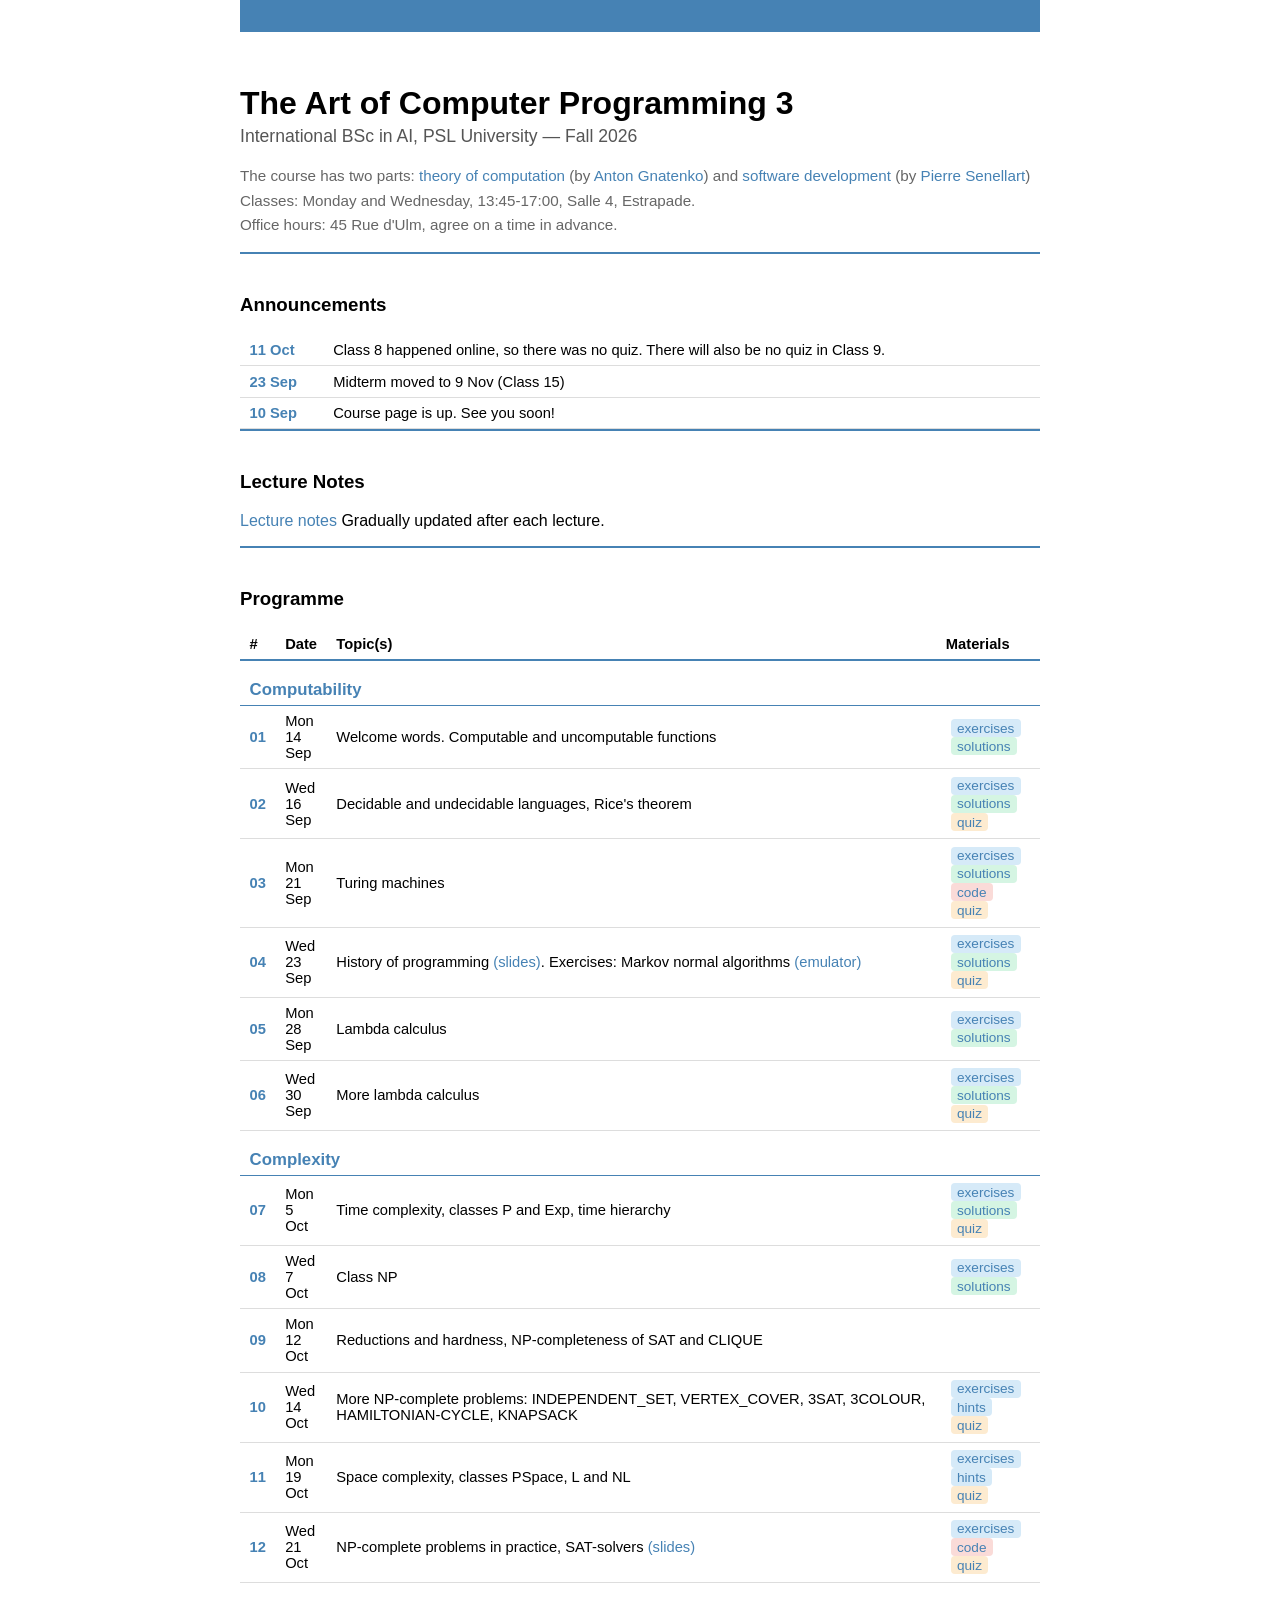
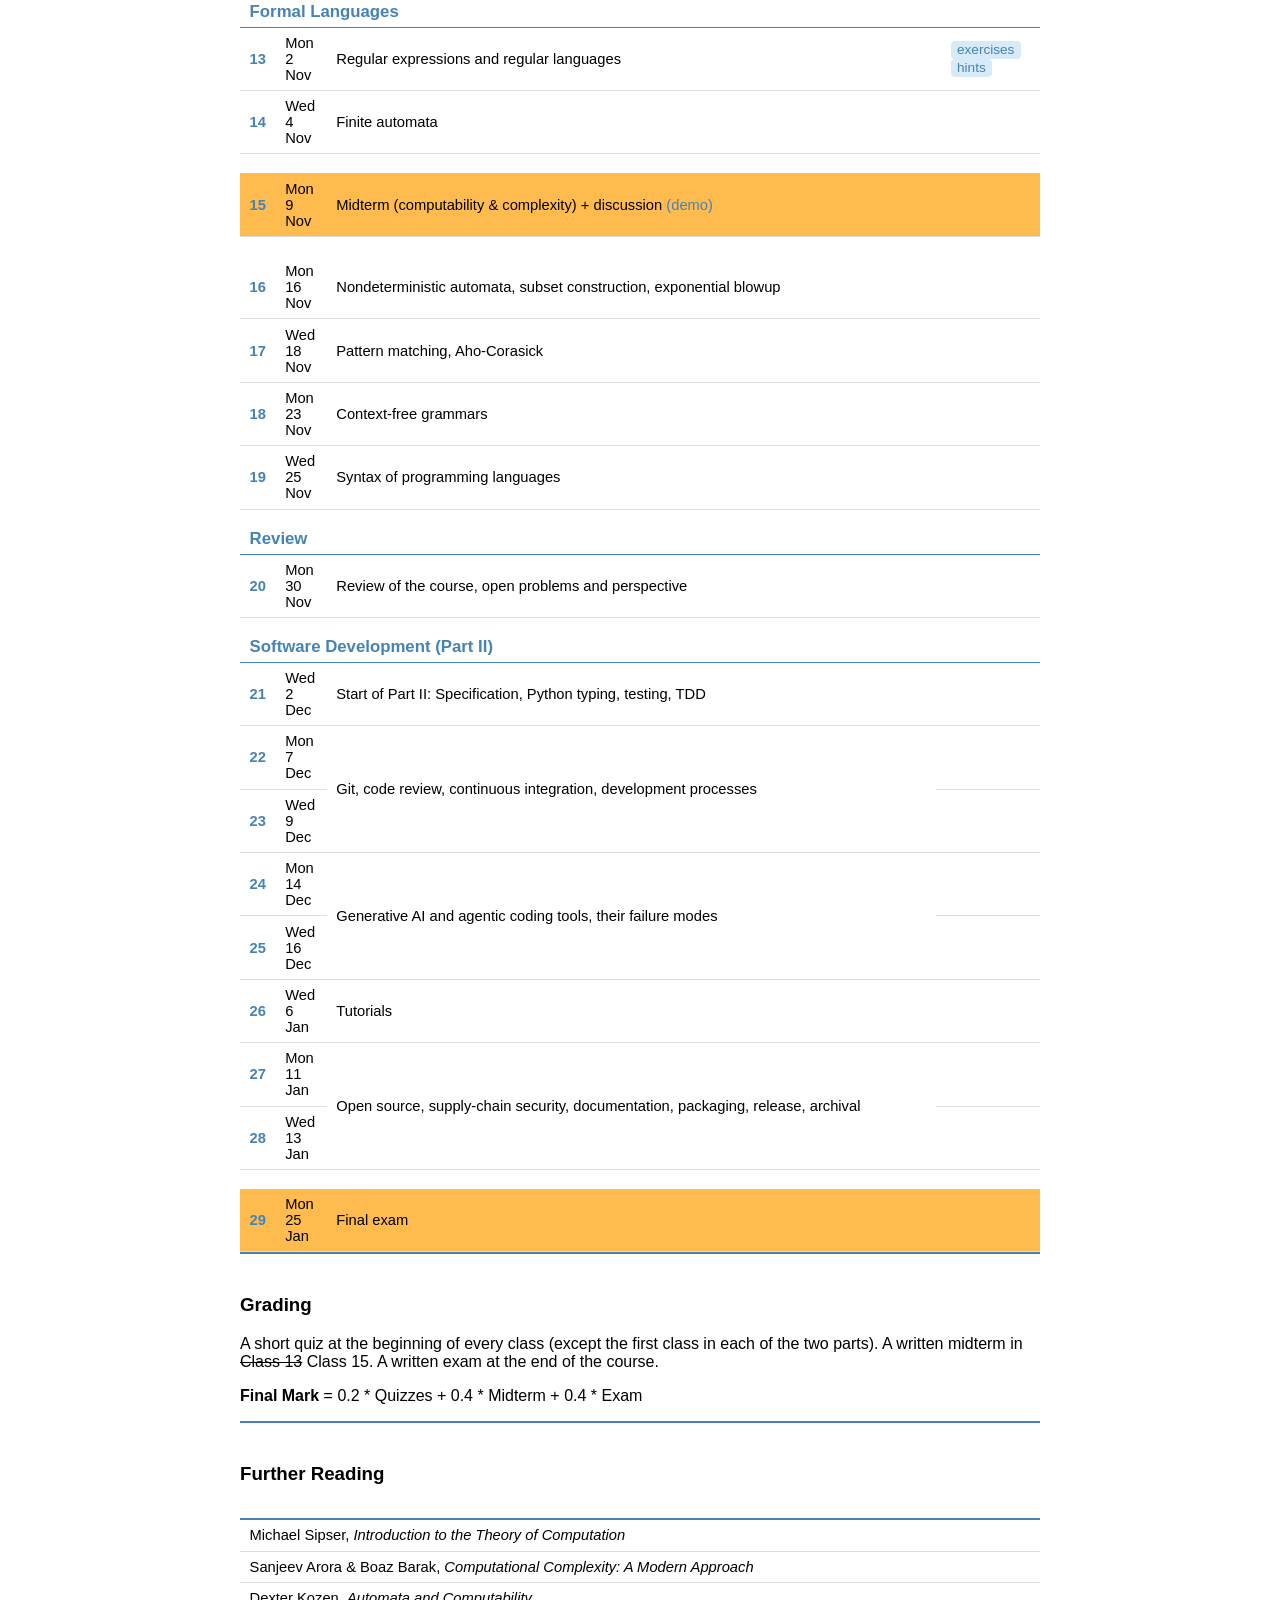
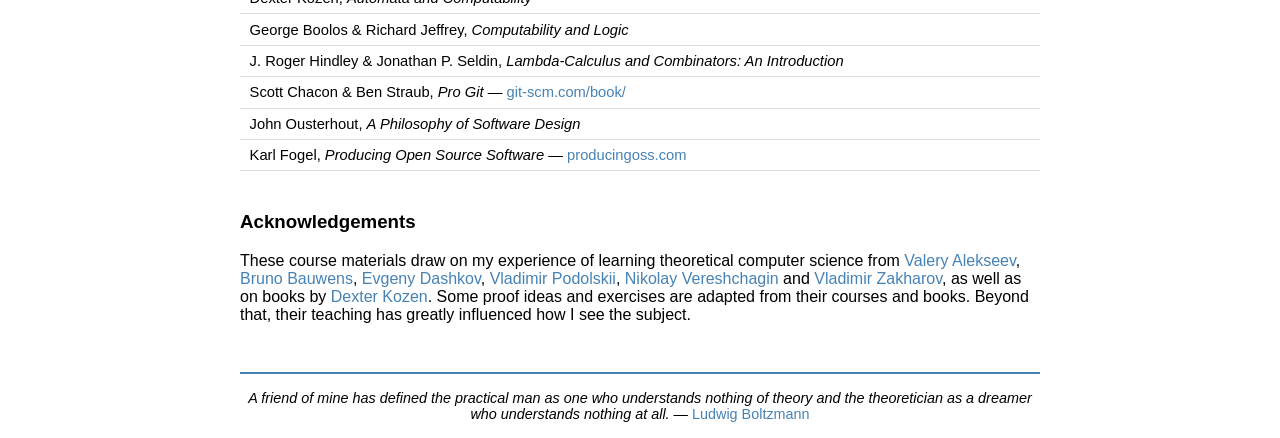
==== index.html @ b6dfc67e "pre S13" ====
<!DOCTYPE html>
<html lang="en">
<head>
    <title>The Art of Computer Programming 3</title>
    <link rel="stylesheet" href="style.css"/>
    <meta charset="UTF-8">
    <meta name="viewport" content="width=device-width, initial-scale=1.0"/>
    <meta name="description" content="Course page for Theoretical Computer Science, Autumn 2026"/>
</head>

<body>
    <div id="top"></div>
    <hr class="top-bar">
    <div class="main">

        <h1>The Art of Computer Programming 3</h1>
        <p class="subtitle">International BSc in AI, PSL University &mdash; Fall 2026</p>

        <div class="info">
            <p>
                The course has two parts: 
                <a href="https://en.wikipedia.org/wiki/Theory_of_computation" target="_blank">
                    theory of computation</a> 
                (by 
                <a href="https://gnatenko.github.io/" target="_blank">
                    Anton Gnatenko</a>) 
                
                and <a href="https://en.wikipedia.org/wiki/Software_development" target="_blank">
                    software development</a> 
                (by <a href="https://pierre.senellart.com/" target="_blank">
                    Pierre Senellart</a>)
                
                <br>
                
                Classes: Monday and Wednesday, 13:45-17:00, Salle 4, Estrapade. 
                
                <br>

                Office hours: 45 Rue d'Ulm, agree on a time in advance.
            </p>
        </div>

        <hr class="normal">

        <!-- ============ ANNOUNCEMENTS ============ -->

        <h3>Announcements</h3>

        <table>
            <tbody>
                <tr>
                    <td style="white-space:nowrap; font-weight:bold; color:var(--maincolor);">11 Oct</td>
                    <td>Class 8 happened online, so there was no quiz. There will also be no quiz in Class 9.</td>
                </tr>
                <tr>
                    <td style="white-space:nowrap; font-weight:bold; color:var(--maincolor);">23 Sep</td>
                    <td>Midterm moved to 9 Nov (Class 15)</td>
                </tr>
                <tr>
                    <td style="white-space:nowrap; font-weight:bold; color:var(--maincolor);">10 Sep</td>
                    <td>Course page is up. See you soon!</td>
                </tr>
            </tbody>
        </table>

        <hr class="normal">

        <!-- ============ LECTURE NOTES ============ -->

        <h3>Lecture Notes</h3>

        <p>
            <a href="materials/notes.pdf" target="_blank">Lecture notes</a>
            Gradually updated after each lecture.
        </p>

        <hr class="normal">

        <!-- ============ PROGRAMME ============ -->

        <h3>Programme</h3>

        <table>
            <thead>
                <tr>
                    <th>#</th>
                    <th>Date</th>
                    <th class="topic">Topic(s)</th>
                    <th>Materials</th>
                </tr>
            </thead>
            <tbody>
                <!-- Computability -->
                <tr class="block-header">
                    <td colspan="4">Computability</td>
                </tr>
                <tr>
                    <td class="session-num">01</td>
                    <td>Mon 14 Sep</td>
                    <td>Welcome words. Computable and uncomputable functions
                    </td>
                    <td class="materials">
                        <a href="materials/tutorials/tut-01.pdf" class="tag tag-exercises" target="_blank">exercises</a>
                        <a href="materials/tutorials/tut-01-sol.pdf" class="tag tag-solutions" target="_blank">solutions</a>
                    </td>
                </tr>
                <tr>
                    <td class="session-num">02</td>
                    <td>Wed 16 Sep</td>
                    <td>Decidable and undecidable languages, Rice's theorem</td>
                    <td class="materials">
                        <a href="materials/tutorials/tut-02.pdf" class="tag tag-exercises" target="_blank">exercises</a>
                        <a href="materials/tutorials/tut-02-sol.pdf" class="tag tag-solutions" target="_blank">solutions</a>
                        <a href="materials/quizzes/quiz-01-sol.pdf" class="tag tag-quiz" target="_blank">quiz</a>
                    </td>
                </tr>
                <tr>
                    <td class="session-num">03</td>
                    <td>Mon 21 Sep</td>
                    <td>Turing machines</td>
                    <td class="materials">
                        <a href="materials/tutorials/tut-03.pdf" class="tag tag-exercises" target="_blank">exercises</a>
                        <a href="materials/tutorials/tut-03-sol.pdf" class="tag tag-solutions" target="_blank">solutions</a>
                        <a href="materials/tutorials/tut-03-sol-yaml.zip" class="tag tag-code" target="_blank">code</a>
                        <a href="materials/quizzes/quiz-02-sol.pdf" class="tag tag-quiz" target="_blank">quiz</a>
                    </td>
                </tr>
                <tr>
                    <td class="session-num">04</td>
                    <td>Wed 23 Sep</td>
                    <td>History of programming <a href="materials/slides/lec-04.pdf" target="_blank">(slides)</a>. Exercises: Markov normal algorithms <a href="markov/index.html" target="_blank">(emulator)</a></td>
                    <td class="materials">
                        <a href="materials/tutorials/tut-04.pdf" class="tag tag-exercises" target="_blank">exercises</a>
                        <a href="materials/tutorials/tut-04-sol.pdf" class="tag tag-solutions" target="_blank">solutions</a>
                        <a href="materials/quizzes/quiz-03-sol.pdf" class="tag tag-quiz" target="_blank">quiz</a>
                    </td>
                </tr>
                <tr>
                    <td class="session-num">05</td>
                    <td>Mon 28 Sep</td>
                    <td>Lambda calculus</td>
                    <td class="materials">
                        <a href="materials/tutorials/tut-05.pdf" class="tag tag-exercises" target="_blank">exercises</a>
                        <a href="materials/tutorials/tut-05-sol.pdf" class="tag tag-solutions" target="_blank">solutions</a>
                    </td>
                </tr>
                <tr>
                    <td class="session-num">06</td>
                    <td>Wed 30 Sep</td>
                    <td>More lambda calculus</td>
                    <td class="materials">
                        <a href="materials/tutorials/tut-06.pdf" class="tag tag-exercises" target="_blank">exercises</a>
                        <a href="materials/tutorials/tut-06-sol.pdf" class="tag tag-solutions" target="_blank">solutions</a>
                        <a href="materials/quizzes/quiz-05-sol.pdf" class="tag tag-quiz" target="_blank">quiz</a>
                    </td>
                </tr>

                <!-- Complexity -->
                <tr class="block-header">
                    <td colspan="4">Complexity</td>
                </tr>
                <tr class="block-sep">
                    <td class="session-num">07</td>
                    <td>Mon 5 Oct</td>
                    <td>Time complexity, classes P and Exp, time hierarchy</td>
                    <td class="materials">
                        <a href="materials/tutorials/tut-07.pdf" class="tag tag-exercises" target="_blank">exercises</a>
                        <a href="materials/tutorials/tut-07-sol.pdf" class="tag tag-solutions" target="_blank">solutions</a>
                        <a href="materials/quizzes/quiz-06-sol.pdf" class="tag tag-quiz" target="_blank">quiz</a>
                    </td>
                </tr>
                <tr>
                    <td class="session-num">08</td>
                    <td>Wed 7 Oct</td>
                    <td>Class NP</td>
                    <td class="materials">
                        <a href="materials/tutorials/tut-08.pdf" class="tag tag-exercises" target="_blank">exercises</a>
                        <a href="materials/tutorials/tut-08-sol.pdf" class="tag tag-solutions" target="_blank">solutions</a>
                    </td>
                </tr>
                <tr>
                    <td class="session-num">09</td>
                    <td>Mon 12 Oct</td>
                    <td>Reductions and hardness, NP-completeness of SAT and CLIQUE</td>
                    <td class="materials"></td>
                </tr>
                <tr>
                    <td class="session-num">10</td>
                    <td>Wed 14 Oct</td>
                    <td>More NP-complete problems: INDEPENDENT_SET, VERTEX_COVER, 3SAT, 3COLOUR, HAMILTONIAN-CYCLE, KNAPSACK</td>
                    <td class="materials">
                        <a href="materials/tutorials/tut-09.pdf" class="tag tag-exercises" target="_blank">exercises</a>
                        <a href="materials/tutorials/tut-09-hint.pdf" class="tag tag-exercises" target="_blank">hints</a>
                        <a href="materials/quizzes/quiz-09-sol.pdf" class="tag tag-quiz" target="_blank">quiz</a>
                    </td>
                </tr>
                <tr>
                    <td class="session-num">11</td>
                    <td>Mon 19 Oct</td>
                    <td>Space complexity, classes PSpace, L and NL</td>
                    <td class="materials">
                        <a href="materials/tutorials/tut-11.pdf" class="tag tag-exercises" target="_blank">exercises</a>
                        <a href="materials/tutorials/tut-11-hint.pdf" class="tag tag-exercises" target="_blank">hints</a>
                        <a href="materials/quizzes/quiz-10-sol.pdf" class="tag tag-quiz" target="_blank">quiz</a>
                    </td>
                </tr>
                <tr>
                    <td class="session-num">12</td>
                    <td>Wed 21 Oct</td>
                    <td>NP-complete problems in practice, SAT-solvers <a href="materials/slides/lec-12.pdf" target="_blank">(slides)</a></td>
                    <td class="materials">
                        <a href="materials/tutorials/instructions.pdf" class="tag tag-exercises" target="_blank">exercises</a>
                        <a href="materials/tutorials/tut-12-code.zip" class="tag tag-code" target="_blank">code</a>
                        <a href="materials/quizzes/quiz-11-sol.pdf" class="tag tag-quiz" target="_blank">quiz</a>
                    </td>
                </tr>

                <!-- Formal Languages -->
                <tr class="block-header">
                    <td colspan="4">Formal Languages</td>
                </tr>
                <tr class="block-sep">
                    <td class="session-num">13</td>
                    <td>Mon 2 Nov</td>
                    <td>Regular expressions and regular languages</td>
                    <td class="materials">
                        <a href="materials/tutorials/tut-13.pdf" class="tag tag-exercises" target="_blank">exercises</a>
                        <a href="materials/tutorials/tut-13-hint.pdf" class="tag tag-exercises" target="_blank">hints</a>
                    </td>
                </tr>
                <tr>
                    <td class="session-num">14</td>
                    <td>Wed 4 Nov</td>
                    <td>Finite automata</td>
                    <td class="materials"></td>
                </tr>

                <tr class="spacer">
                    <td colspan="4"></td>
                </tr>

                <tr class="standalone">
                    <td class="session-num">15</td>
                    <td>Mon 9 Nov</td>
                    <td>Midterm (computability & complexity) + discussion <a href="materials/midterm/demo.pdf" target="_blank">(demo)</a></td>
                    <td class="materials"></td>
                </tr>

                <tr class="spacer">
                    <td colspan="4"></td>
                </tr>
                <tr>
                    <td class="session-num">16</td>
                    <td>Mon 16 Nov</td>
                    <td>Nondeterministic automata, subset construction, exponential blowup</td>
                    <td class="materials"></td>
                </tr>
                <tr>
                    <td class="session-num">17</td>
                    <td>Wed 18 Nov</td>
                    <td>Pattern matching, Aho-Corasick</td>
                    <td class="materials"></td>
                </tr>
                <tr>
                    <td class="session-num">18</td>
                    <td>Mon 23 Nov</td>
                    <td>Context-free grammars</td>
                    <td class="materials"></td>
                </tr>
                <tr>
                    <td class="session-num">19</td>
                    <td>Wed 25 Nov</td>
                    <td>Syntax of programming languages</td>
                    <td class="materials"></td>
                </tr>

                <!-- Review -->
                <tr class="block-header">
                    <td colspan="4">Review</td>
                </tr>
                <tr class="block-sep">
                    <td class="session-num">20</td>
                    <td>Mon 30 Nov</td>
                    <td>Review of the course, open problems and perspective</td>
                    <td class="materials"></td>
                </tr>

                 <!-- Pierre's block -->
                <tr class="block-header">
                    <td colspan="4">Software Development (Part II)</td>
                </tr>
                <tr class="block-sep">
                    <td class="session-num">21</td>
                    <td>Wed 2 Dec</td>
                    <td>Start of Part II: Specification, Python typing, testing, TDD</td>
                    <td class="materials"></td>
                </tr>
                <tr>
                    <td class="session-num">22</td>
                    <td>Mon 7 Dec</td>
                    <td rowspan="2">Git, code review, continuous integration, development processes</td>
                    <td class="materials"></td>
                </tr>
                <tr>
                    <td class="session-num">23</td>
                    <td>Wed 9 Dec</td>
                    <td class="materials"></td>
                </tr>
                <tr>
                    <td class="session-num">24</td>
                    <td>Mon 14 Dec</td>
                    <td rowspan="2">Generative AI and agentic coding tools, their failure modes</td>
                    <td class="materials"></td>
                </tr>
                <tr>
                    <td class="session-num">25</td>
                    <td>Wed 16 Dec</td>
                    <td class="materials"></td>
                </tr>
                <tr>
                    <td class="session-num">26</td>
                    <td>Wed 6 Jan</td>
                    <td>Tutorials</td>
                    <td class="materials"></td>
                </tr>
                <tr>
                    <td class="session-num">27</td>
                    <td>Mon 11 Jan</td>
                    <td rowspan="2">Open source, supply-chain security, documentation, packaging, release, archival</td>
                    <td class="materials"></td>
                </tr>
                <tr>
                    <td class="session-num">28</td>
                    <td>Wed 13 Jan</td>
                    <td class="materials"></td>
                </tr>

                <tr class="spacer">
                    <td colspan="4"></td>
                </tr>

                <tr class="standalone">
                    <td class="session-num">29</td>
                    <td>Mon 25 Jan</td>
                    <td>Final exam</td>
                    <td class="materials"></td>
                </tr>
            </tbody>
        </table>

        <hr class="normal">

        <!-- ============ GRADING ============ -->

        <h3>Grading</h3>

        <p>A short quiz at the beginning of every class (except the first class in each of the two parts). A written midterm in <del>Class 13</del> Class 15. A written exam at the end of the course.</p>

        <p><b>Final Mark</b> = 0.2 * Quizzes + 0.4 * Midterm + 0.4 * Exam</p>

        <hr class="normal">

        <!-- ============ FURTHER READING ============ -->

        <h3>Further Reading</h3>

        <table>
            <thead>
                <tr>
                    <th></th>
                    <th></th>
                </tr>
            </thead>
            <tbody>
                <tr>
                    <td>Michael Sipser, <i>Introduction to the Theory of Computation</i></td>
                    <td></td>
                </tr>
                <tr>
                    <td>Sanjeev Arora &amp; Boaz Barak, <i>Computational Complexity: A Modern Approach</i></td>
                    <td></td>
                </tr>
                <tr>
                    <td>Dexter Kozen, <i>Automata and Computability</i></td>
                    <td></td>
                </tr>
                <tr>
                    <td>George Boolos &amp; Richard Jeffrey, <i>Computability and Logic</i></td>
                    <td></td>
                </tr>
                <tr>
                    <td>J. Roger Hindley &amp; Jonathan P. Seldin, <i>Lambda-Calculus and Combinators: An Introduction</i></td>
                    <td></td>
                </tr>
                <tr>
                    <td>Scott Chacon &amp; Ben Straub, <i>Pro Git</i> &mdash; <a href="https://git-scm.com/book/" target="_blank">git-scm.com/book/</a></td>
                    <td></td>
                </tr>
                <tr>
                    <td>John Ousterhout, <i>A Philosophy of Software Design</i></td>
                    <td></td>
                </tr>
                <tr>
                    <td>Karl Fogel, <i>Producing Open Source Software</i> &mdash; <a href="https://producingoss.com/" target="_blank">producingoss.com</a></td>
                    <td></td>
                </tr>
            </tbody>
        </table>

        <!-- ============ ACKNOWLEDGEMENTS ============ -->

        <h3>Acknowledgements</h3>

        These course materials draw on my experience of learning theoretical computer science from
        <a href="https://letopis.msu.ru/node/5036" target="_blank">Valery Alekseev</a>,
        <a href="https://www.hse.ru/en/org/persons/160550073/" target="_blank">Bruno Bauwens</a>,
        <a href="https://www.hse.ru/en/org/persons/104695093/" target="_blank">Evgeny Dashkov</a>,
        <a href="https://homepage.mi-ras.ru/~podolskii/" target="_blank">Vladimir Podolskii</a>,
        <a href="https://www.hse.ru/en/staff/vereshchagin/" target="_blank">Nikolay Vereshchagin</a> and
        <a href="https://cs.msu.ru/node/2824" target="_blank">Vladimir Zakharov</a>,
        as well as on books by <a href="https://www.cs.cornell.edu/~kozen/" target="_blank">Dexter Kozen</a>.
        Some proof ideas and exercises are adapted from their courses and books. Beyond that, their teaching has greatly influenced how I see the subject.

        <div class="quote">
            <hr class="normal">
            <i>
                A friend of mine has defined the practical man as one who understands nothing of theory and the theoretician as a dreamer who understands nothing at all.
            </i> &mdash;
            <a href="https://en.wikipedia.org/wiki/Ludwig_Boltzmann" target="_blank">
                Ludwig Boltzmann</a>
        </div>
    </div>
</body>
</html>
---- style.css ----
html {
    scroll-behavior: smooth;
}

body {
    font-family: arial, sans-serif;
    margin: 0;
}

:root {
    --maincolor: SteelBlue;
}

.main {
    margin: auto;
    max-width: 50rem;
    padding: 2rem 1rem 0 1rem;
}

.main a {
    text-decoration: none;
    color: var(--maincolor);
}

.main a:hover {
    text-decoration: underline;
}

h1 {
    margin-bottom: 0.2rem;
}

.subtitle {
    color: #555;
    font-size: 1.1rem;
    margin-top: 0;
}

.info {
    color: #666;
    font-size: 0.95rem;
    line-height: 1.6;
}

h3 {
    margin-top: 2.5rem;
}

hr.top-bar {
    border: 1rem solid var(--maincolor);
    margin: auto;
    max-width: 48rem;
}

hr.normal {
    margin-top: 0;
    margin-bottom: 1rem;
    border: 1px solid var(--maincolor);
}

table {
    border-collapse: collapse;
    width: 100%;
    font-size: 0.92rem;
    margin-top: 0.5rem;
}

th, td {
    text-align: left;
    padding: 0.45rem 0.6rem;
    border-bottom: 1px solid #ddd;
}

th {
    font-weight: bold;
    border-bottom: 2px solid var(--maincolor);
}

tr.block-header td {
    font-weight: bold;
    font-size: 1.05rem;
    color: var(--maincolor);
    padding-top: 1.2rem;
    padding-bottom: 0.3rem;
    border-bottom: 1px solid var(--maincolor);
}

tr.block-sep td {
    border-top: 1px solid #ddd;
}

tr.standalone td {
    background: #ffbb4e;
}

tr.spacer td {
    border: none;
    height: 1.2rem;
    padding: 0;
}

.session-num {
    font-weight: bold;
    color: var(--maincolor);
    white-space: nowrap;
}

.topic {
    width: 100%;
}

.materials a {
    margin-right: 0.6rem;
    font-size: 0.85rem;
}

.tag {
    display: inline-block;
    font-size: 0.75rem;
    padding: 0.1rem 0.4rem;
    border-radius: 0.25rem;
    margin-left: 0.3rem;
    vertical-align: middle;
}

.tag-lecture {
    background: #e8daf5;
    color: #6c3483;
}

.tag-quiz {
    background: #fdebd0;
    color: #b9770e;
}

.tag-exercises {
    background: #d6eaf8;
    color: #1a5276;
}

.tag-solutions {
    background: #d5f5e3;
    color: #1e8449;
}

.tag-code {
    background: #fadbd8;
    color: #922b21;
}

.tag-reading {
    background: #f5eef8;
    color: #7d3c98;
}

.tag-tba {
    background: #eee;
    color: #888;
}

.quote {
    text-align: center;
    font-size: 0.9rem;
    margin-top: 3rem;
    margin-bottom: 1rem;
}

.session-past {
    color: #333;
}

.session-future {
    color: #999;
}
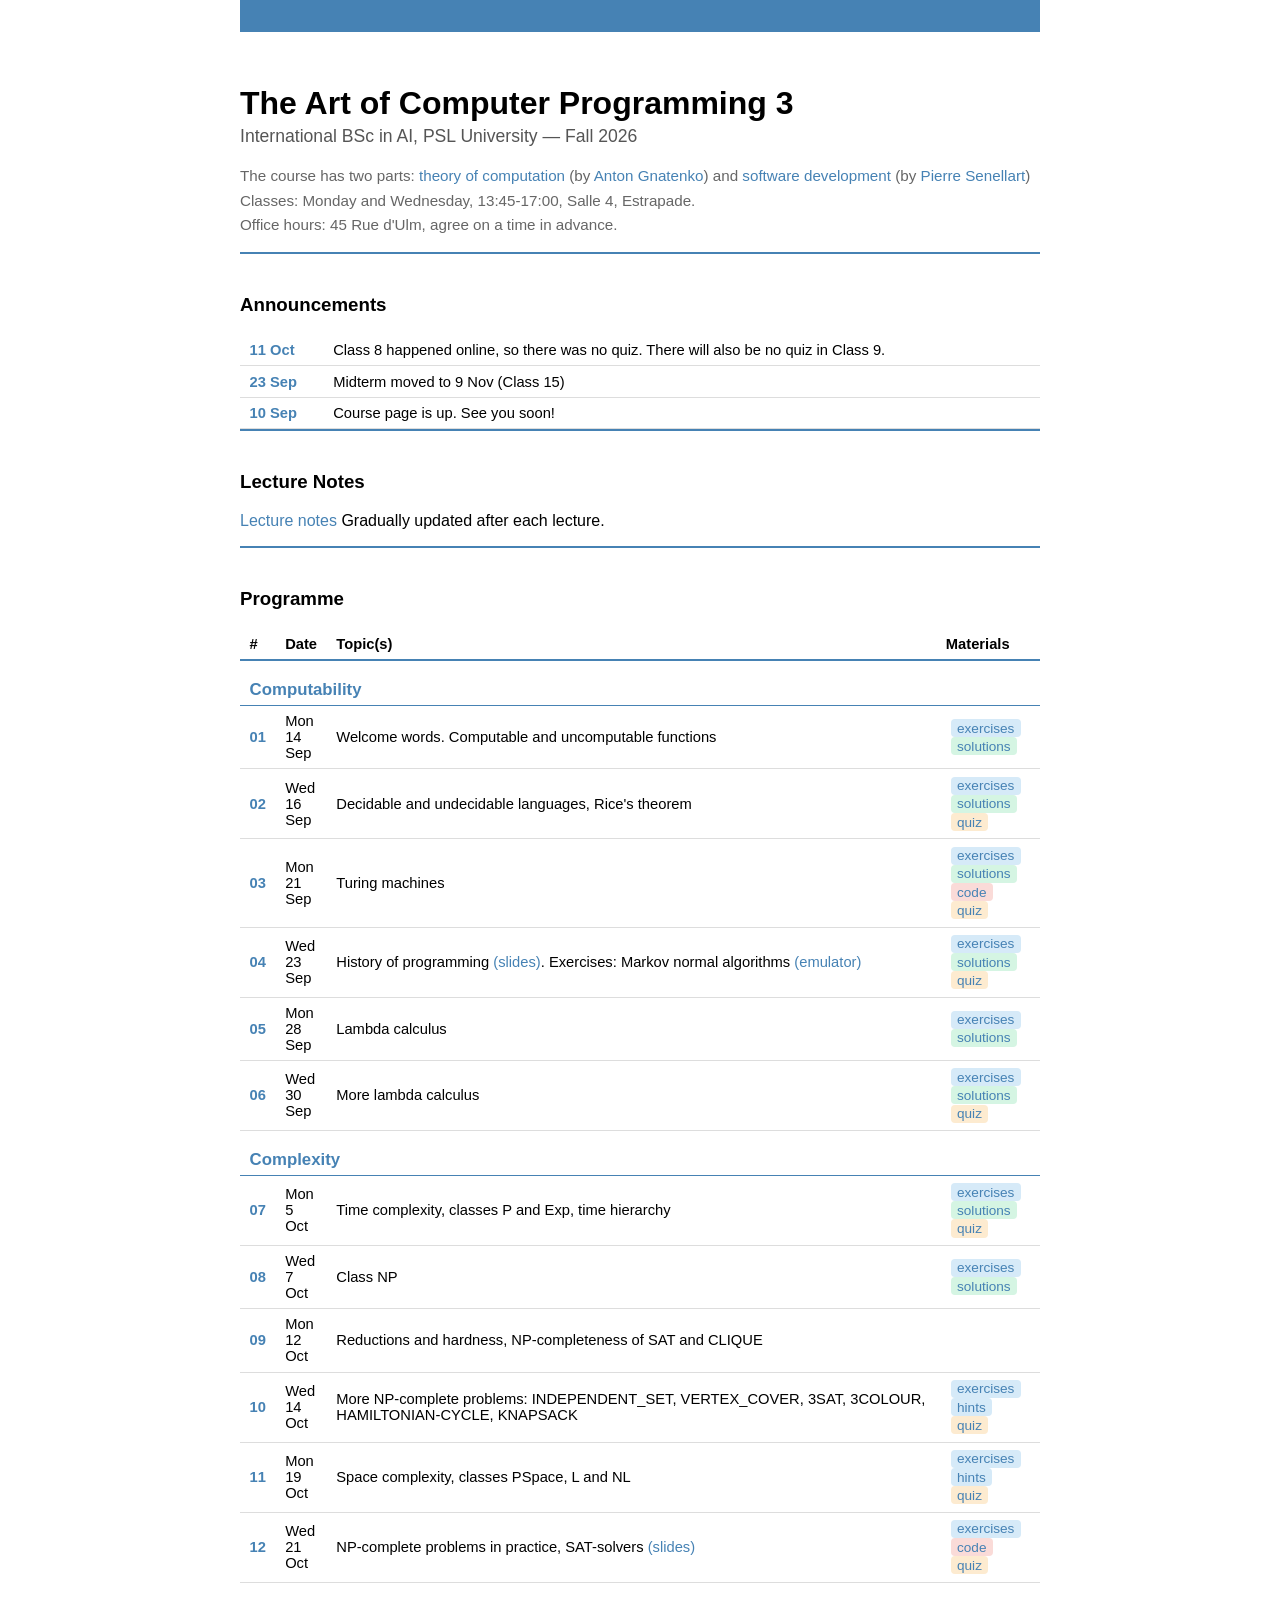
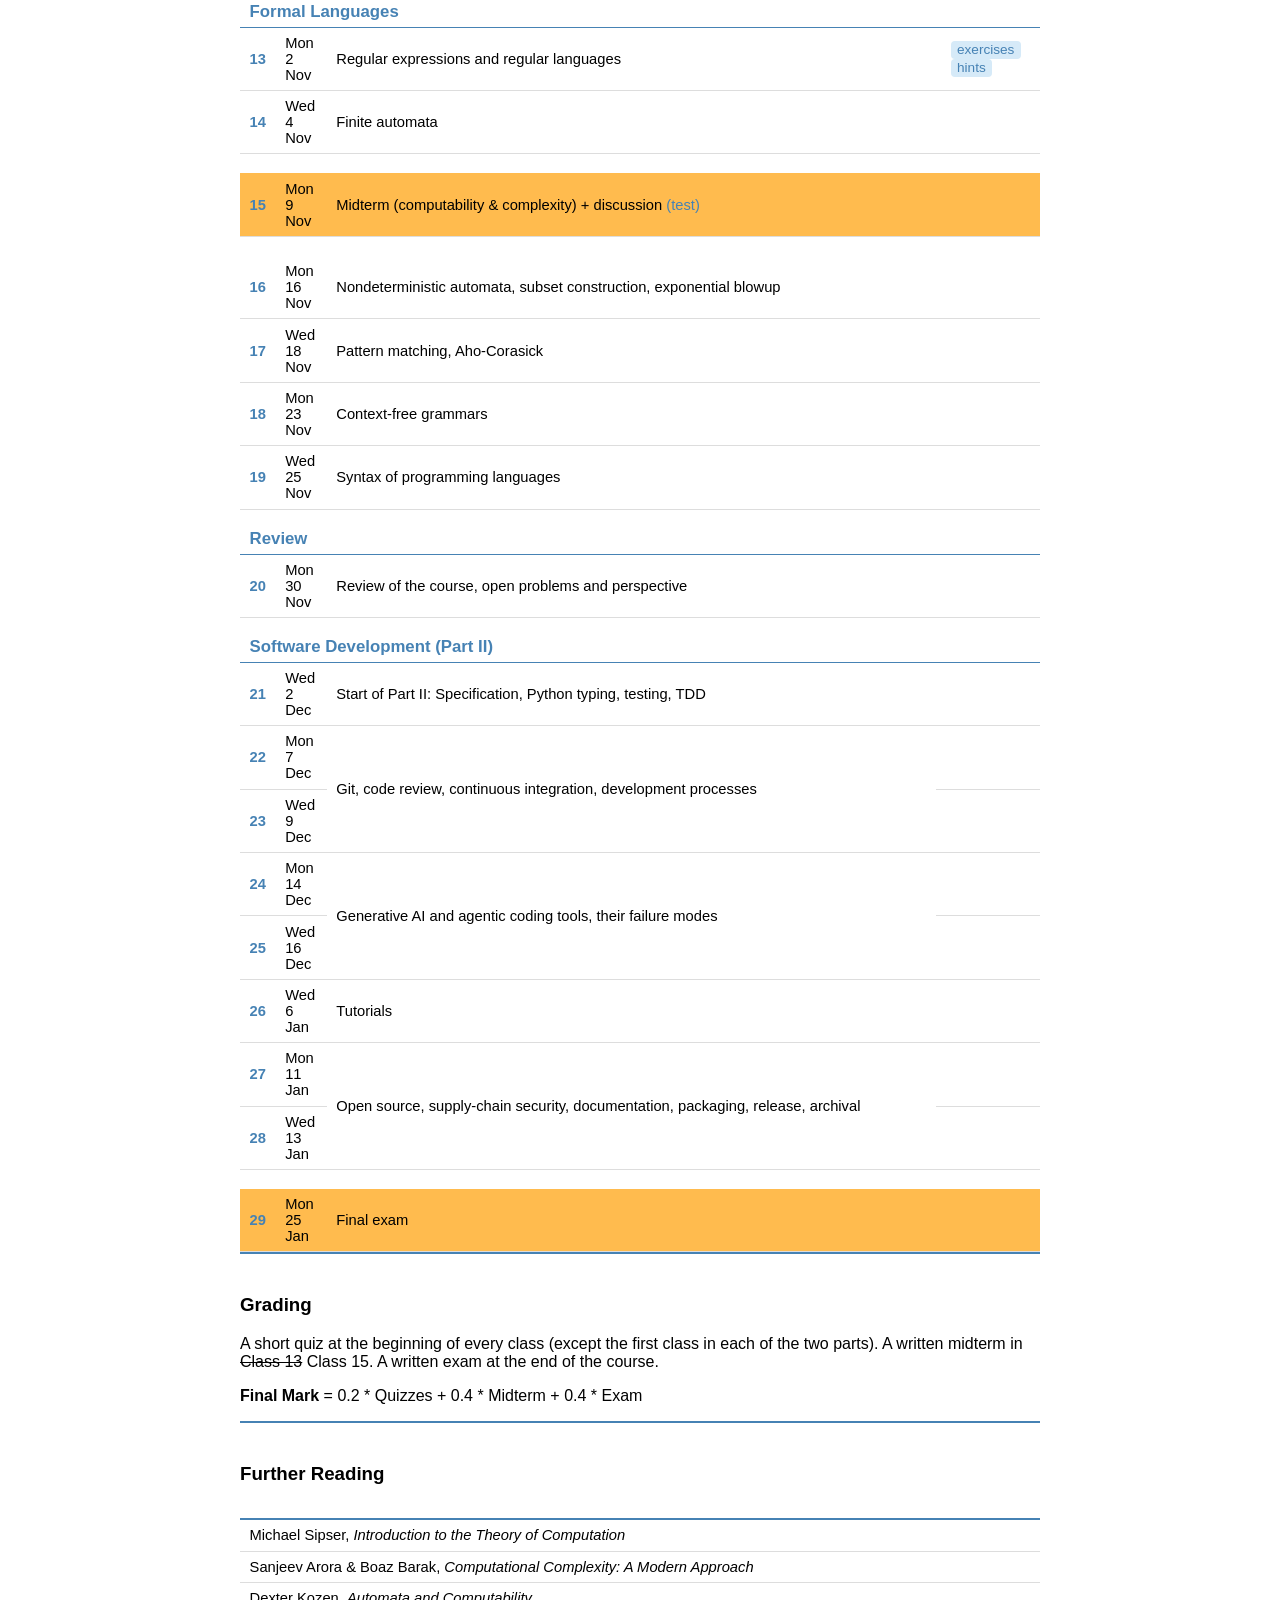
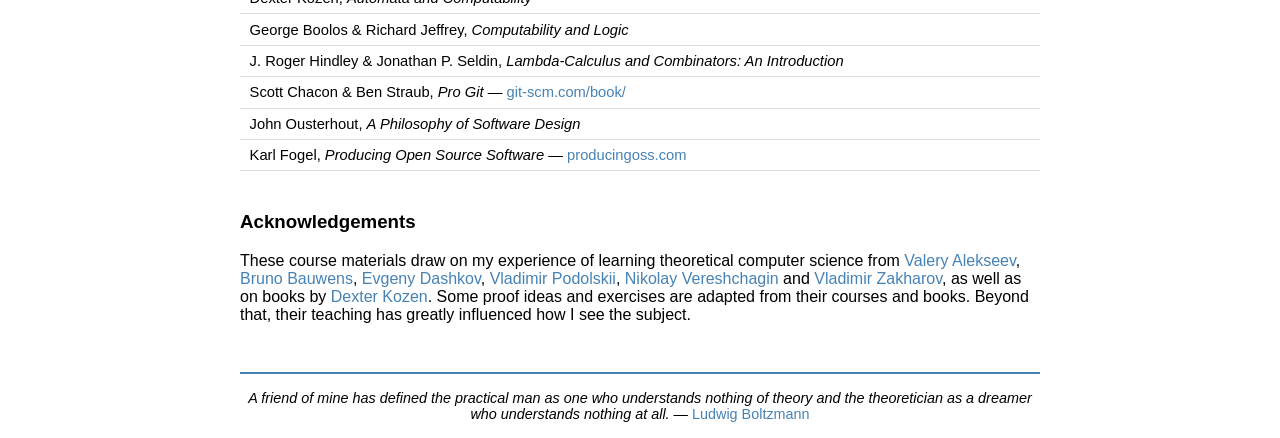
==== commit 2441bc70: "midterm published" ====
--- a/index.html
+++ b/index.html
@@ -242,7 +242,7 @@
                 <tr class="standalone">
                     <td class="session-num">15</td>
                     <td>Mon 9 Nov</td>
-                    <td>Midterm (computability & complexity) + discussion <a href="materials/midterm/demo.pdf" target="_blank">(demo)</a></td>
+                    <td>Midterm (computability & complexity) + discussion <a href="materials/midterm/midterm.pdf" target="_blank">(test)</a></td>
                     <td class="materials"></td>
                 </tr>
 
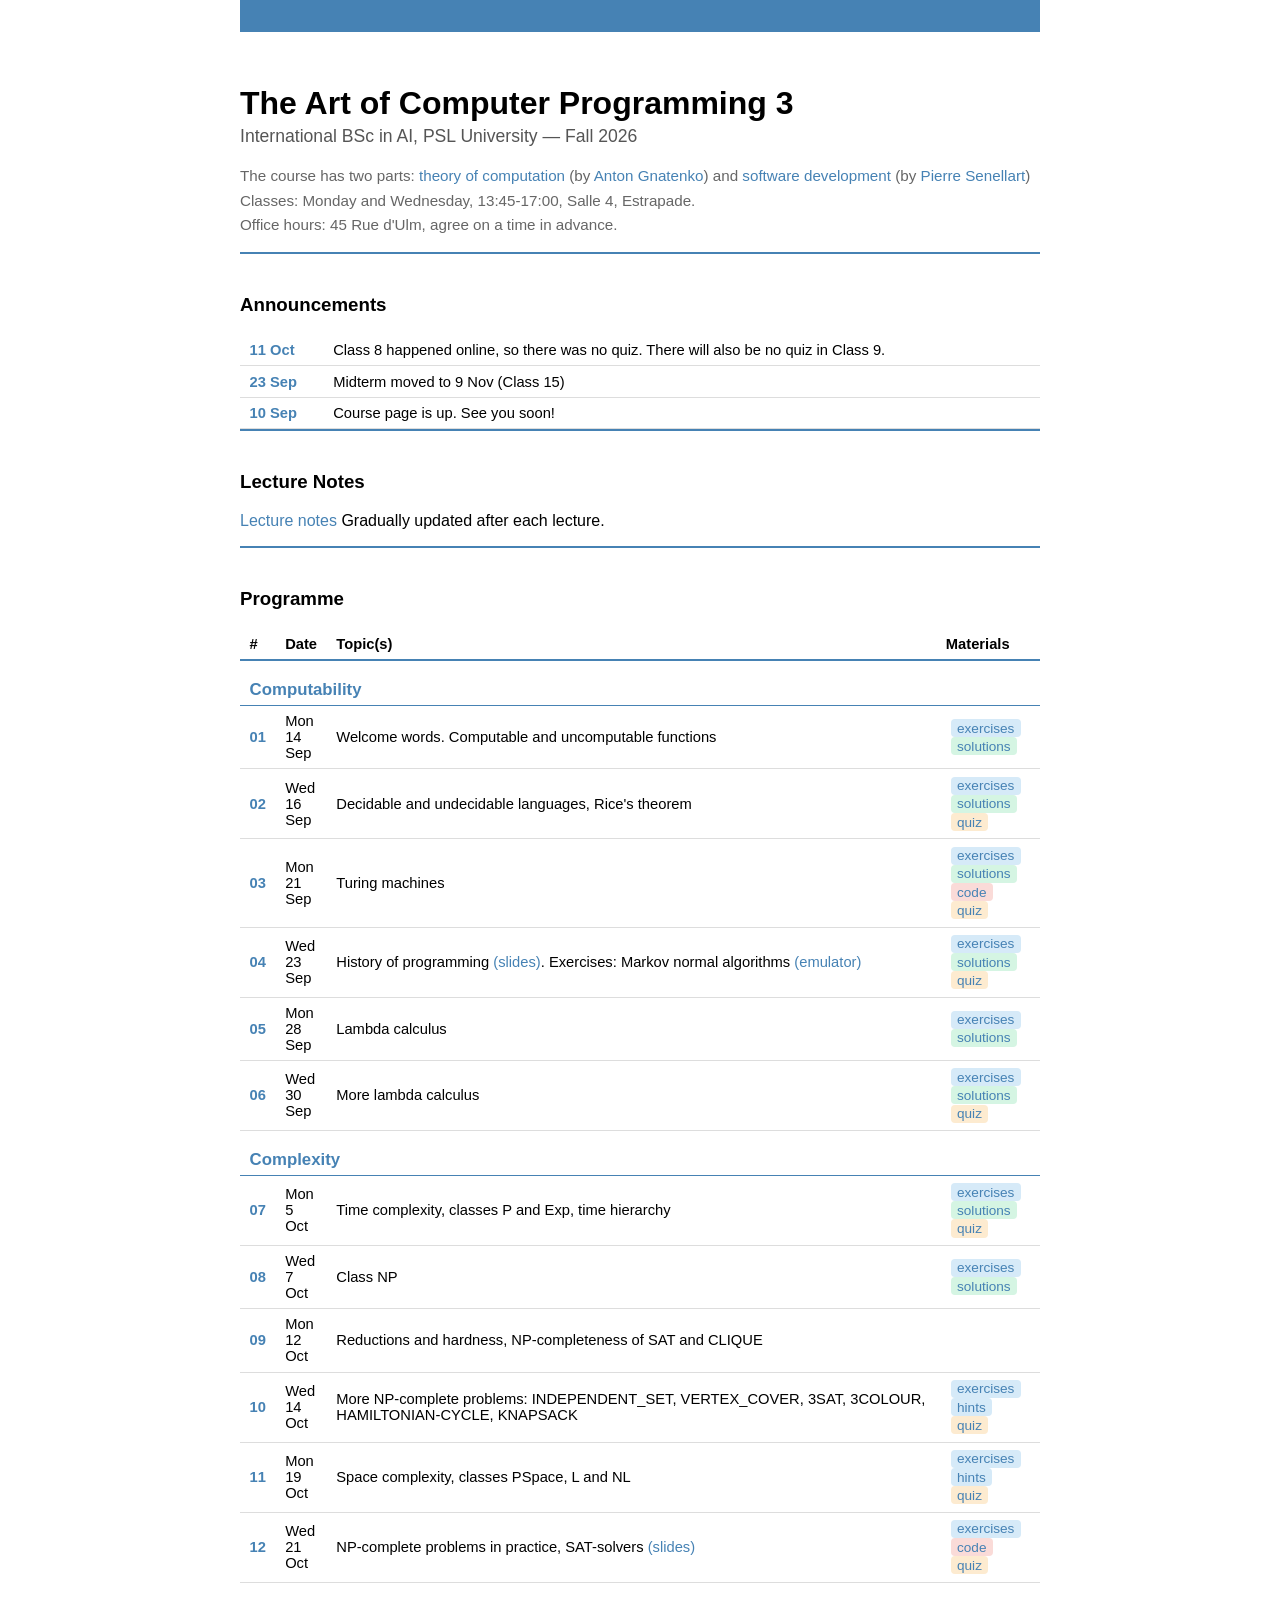
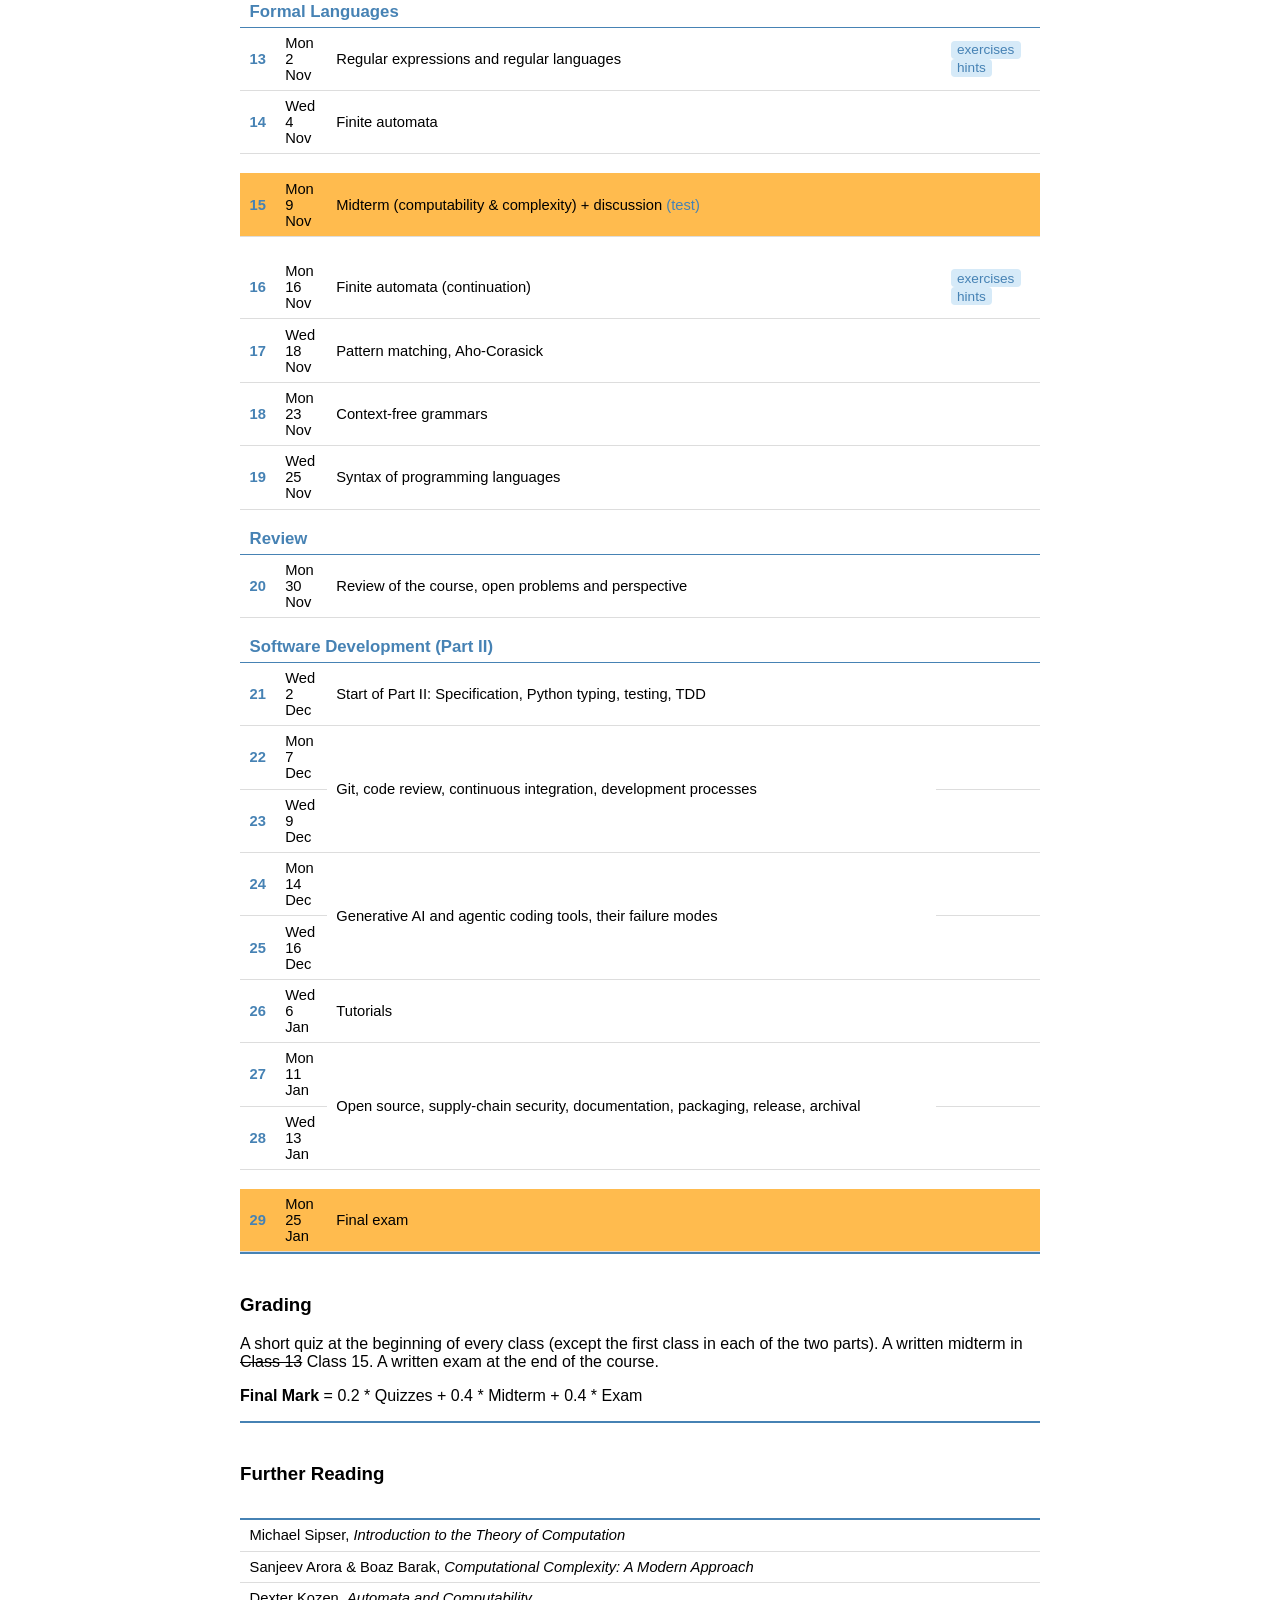
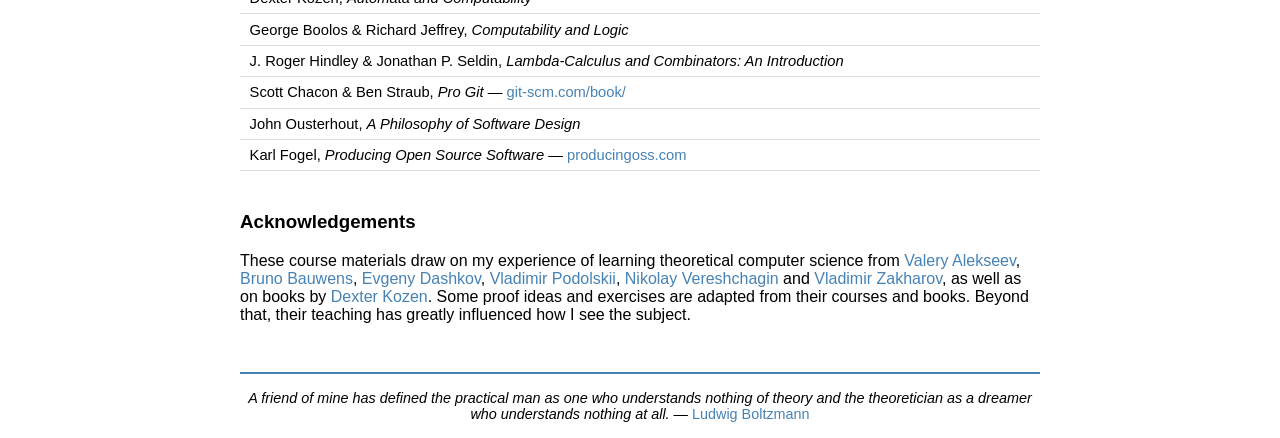
==== commit f86f535c: "pre-S16" ====
--- a/index.html
+++ b/index.html
@@ -252,8 +252,11 @@
                 <tr>
                     <td class="session-num">16</td>
                     <td>Mon 16 Nov</td>
-                    <td>Nondeterministic automata, subset construction, exponential blowup</td>
-                    <td class="materials"></td>
+                    <td>Finite automata (continuation)</td>
+                    <td class="materials">
+                        <a href="materials/tutorials/tut-14.pdf" class="tag tag-exercises" target="_blank">exercises</a>
+                        <a href="materials/tutorials/tut-14-hint.pdf" class="tag tag-exercises" target="_blank">hints</a>
+                    </td>
                 </tr>
                 <tr>
                     <td class="session-num">17</td>
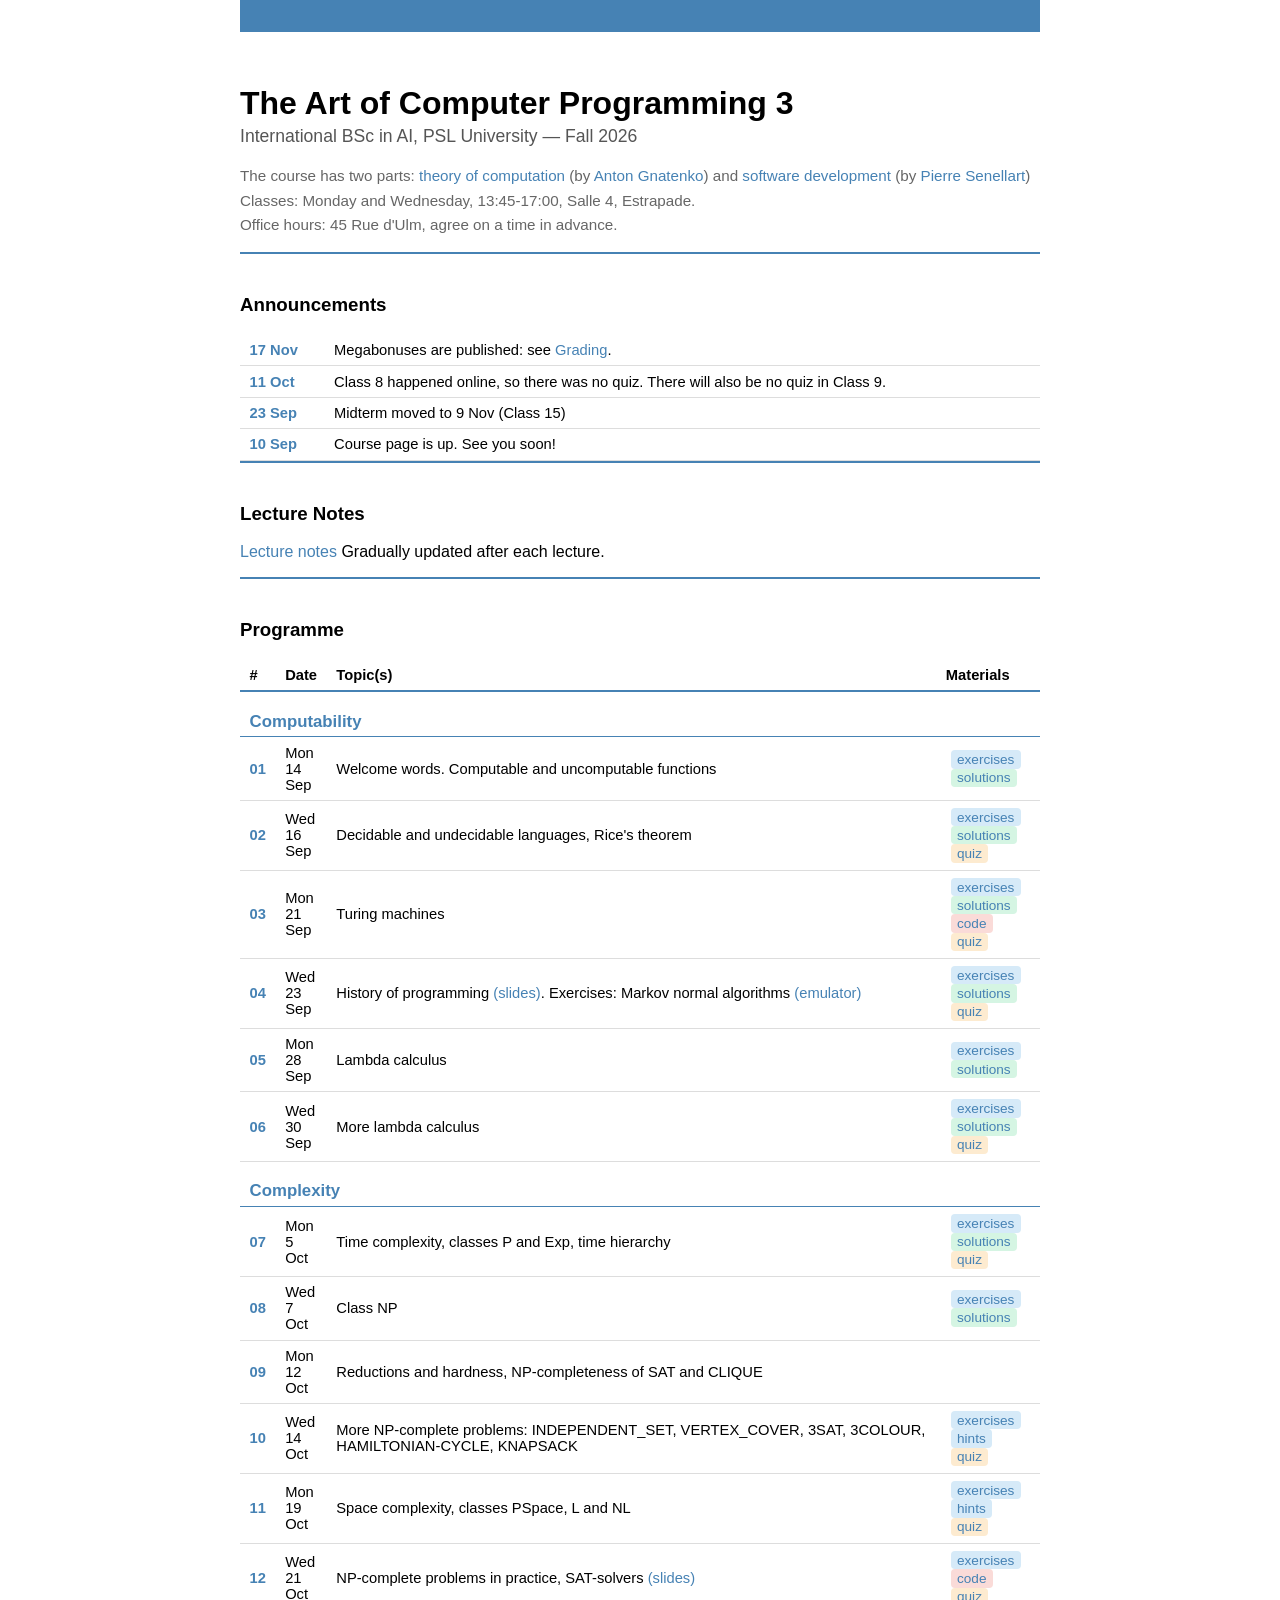
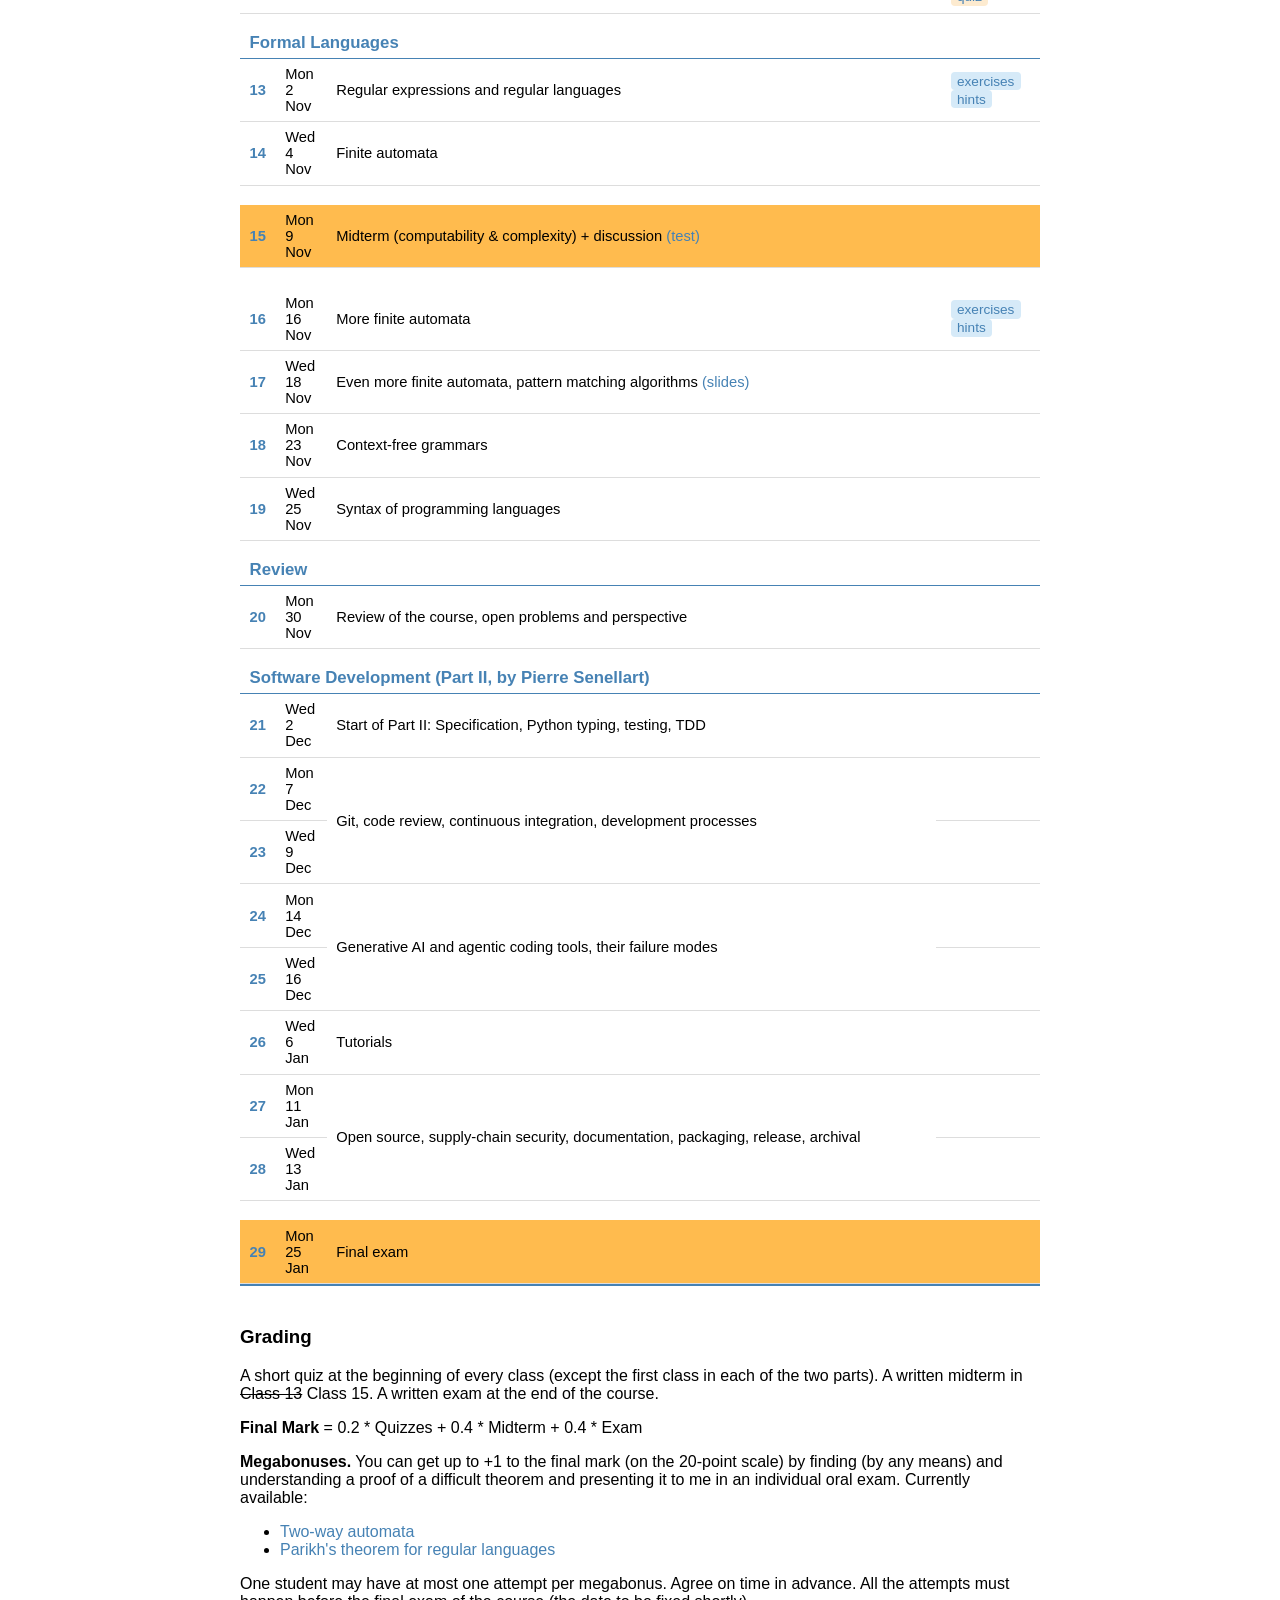
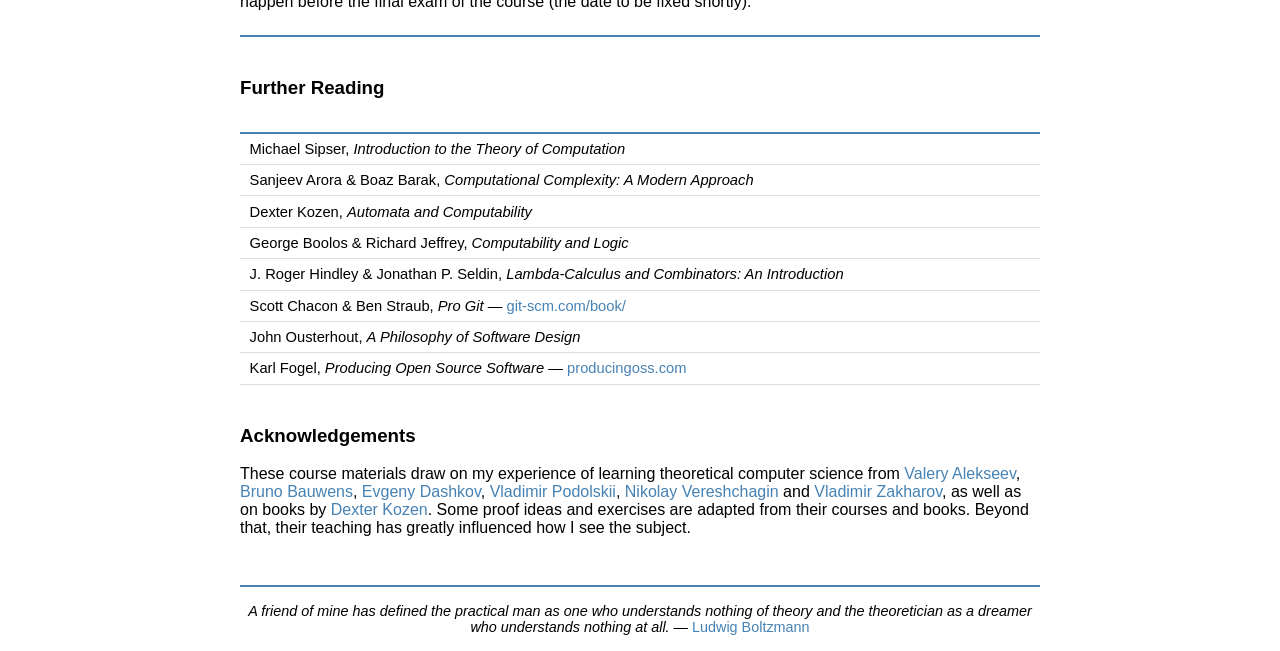
==== commit 5eb96925: "megabonuses + pre S17" ====
--- a/index.html
+++ b/index.html
@@ -49,6 +49,10 @@
         <table>
             <tbody>
                 <tr>
+                    <td style="white-space:nowrap; font-weight:bold; color:var(--maincolor);">17 Nov</td>
+                    <td>Megabonuses are published: see <a href="#grading">Grading</a>.</td>
+                </tr>
+                <tr>
                     <td style="white-space:nowrap; font-weight:bold; color:var(--maincolor);">11 Oct</td>
                     <td>Class 8 happened online, so there was no quiz. There will also be no quiz in Class 9.</td>
                 </tr>
@@ -252,7 +256,7 @@
                 <tr>
                     <td class="session-num">16</td>
                     <td>Mon 16 Nov</td>
-                    <td>Finite automata (continuation)</td>
+                    <td>More finite automata</td>
                     <td class="materials">
                         <a href="materials/tutorials/tut-14.pdf" class="tag tag-exercises" target="_blank">exercises</a>
                         <a href="materials/tutorials/tut-14-hint.pdf" class="tag tag-exercises" target="_blank">hints</a>
@@ -261,7 +265,7 @@
                 <tr>
                     <td class="session-num">17</td>
                     <td>Wed 18 Nov</td>
-                    <td>Pattern matching, Aho-Corasick</td>
+                    <td>Even more finite automata, pattern matching algorithms <a href="materials/slides/lec-17.pdf" target="_blank">(slides)</a></td>
                     <td class="materials"></td>
                 </tr>
                 <tr>
@@ -290,7 +294,8 @@
 
                  <!-- Pierre's block -->
                 <tr class="block-header">
-                    <td colspan="4">Software Development (Part II)</td>
+                    <td colspan="4">Software Development (Part II, by <a href="https://pierre.senellart.com/" target="_blank">
+                    Pierre Senellart</a>)</td>
                 </tr>
                 <tr class="block-sep">
                     <td class="session-num">21</td>
@@ -355,11 +360,20 @@
 
         <!-- ============ GRADING ============ -->
 
-        <h3>Grading</h3>
+        <h3 id="grading">Grading</h3>
 
         <p>A short quiz at the beginning of every class (except the first class in each of the two parts). A written midterm in <del>Class 13</del> Class 15. A written exam at the end of the course.</p>
 
         <p><b>Final Mark</b> = 0.2 * Quizzes + 0.4 * Midterm + 0.4 * Exam</p>
+
+        <p><b>Megabonuses.</b> You can get up to +1 to the final mark (on the 20-point scale) by finding (by any means) and understanding a proof of a difficult theorem and presenting it to me in an individual oral exam. Currently available:</p>
+
+        <ul>
+            <li><a href="materials/megabonuses/megabonus-two-way.pdf" target="_blank">Two-way automata</a></li>
+            <li><a href="materials/megabonuses/megabonus-parikh.pdf" target="_blank">Parikh's theorem for regular languages</a></li>
+        </ul>
+
+        <p style="margin-bottom: 1.5em;">One student may have at most one attempt per megabonus. Agree on time in advance. All the attempts must happen before the final exam of the course (the date to be fixed shortly).</p>
 
         <hr class="normal">
 
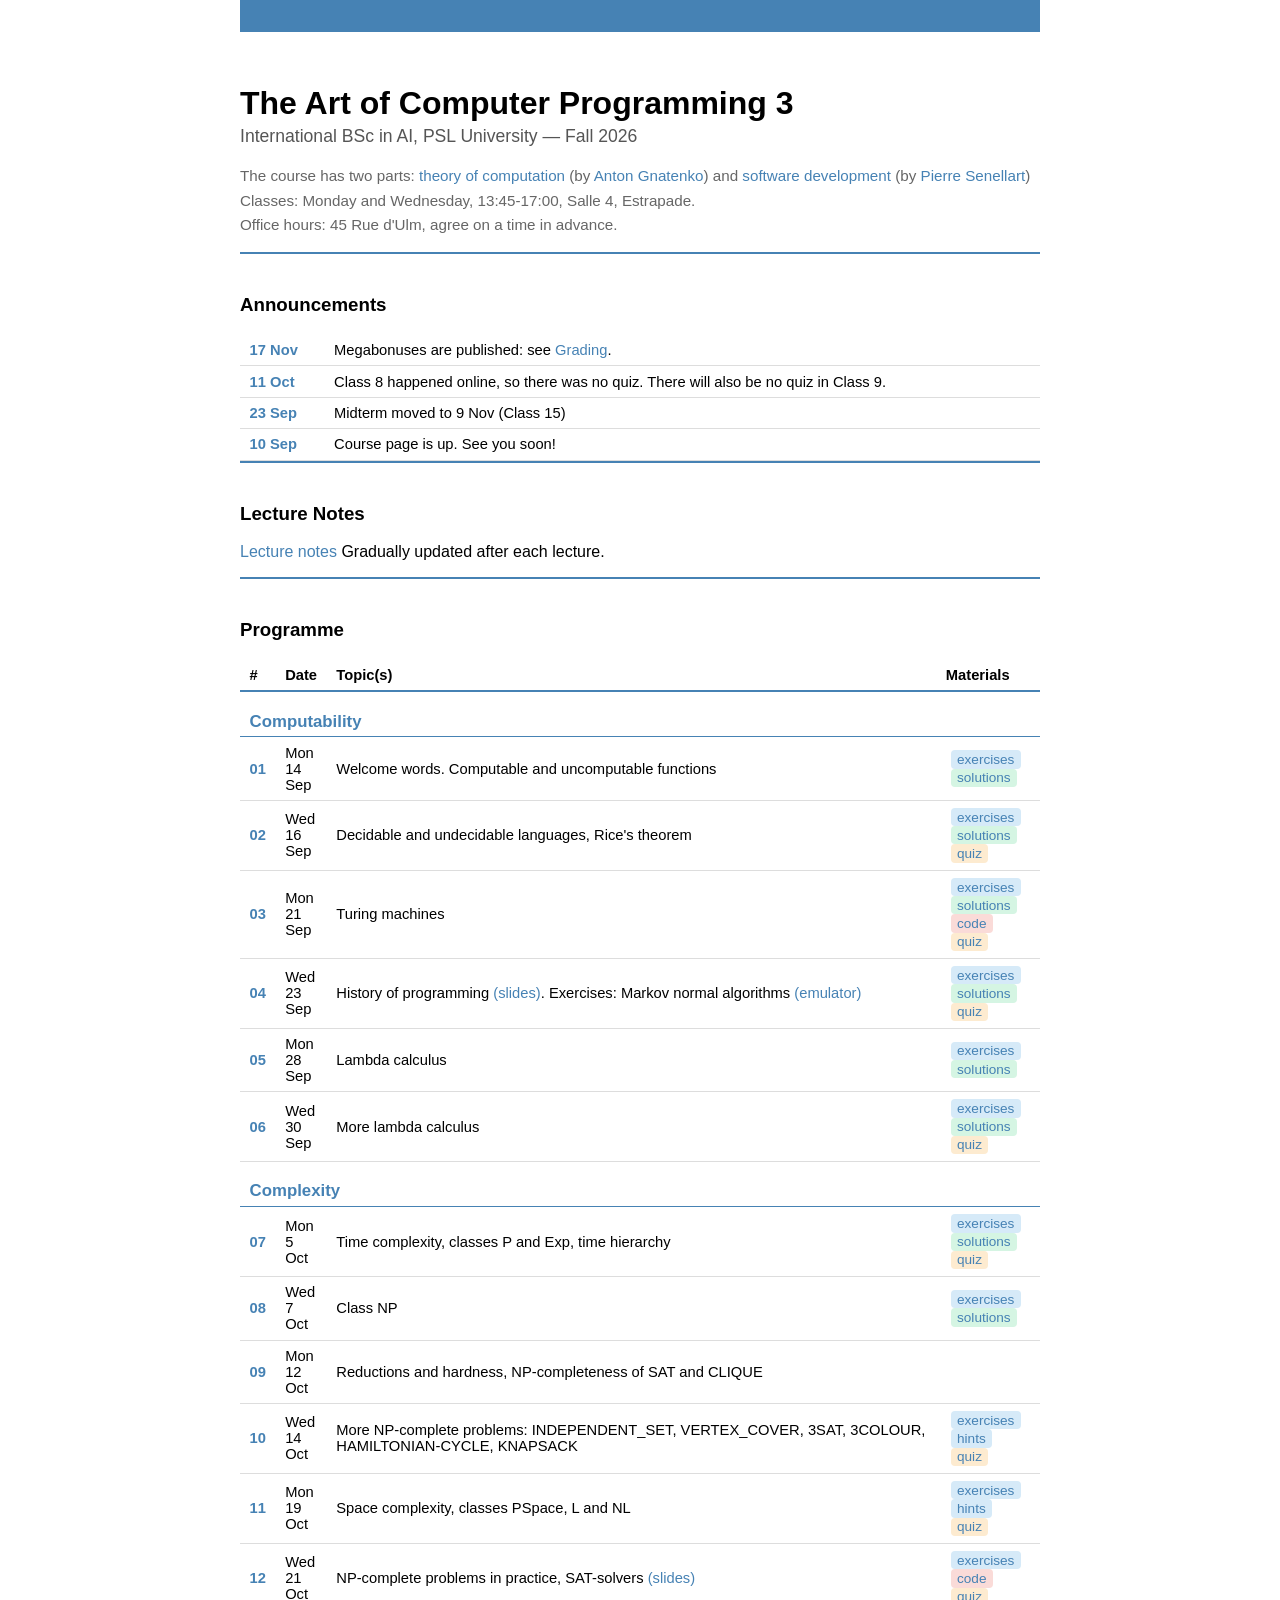
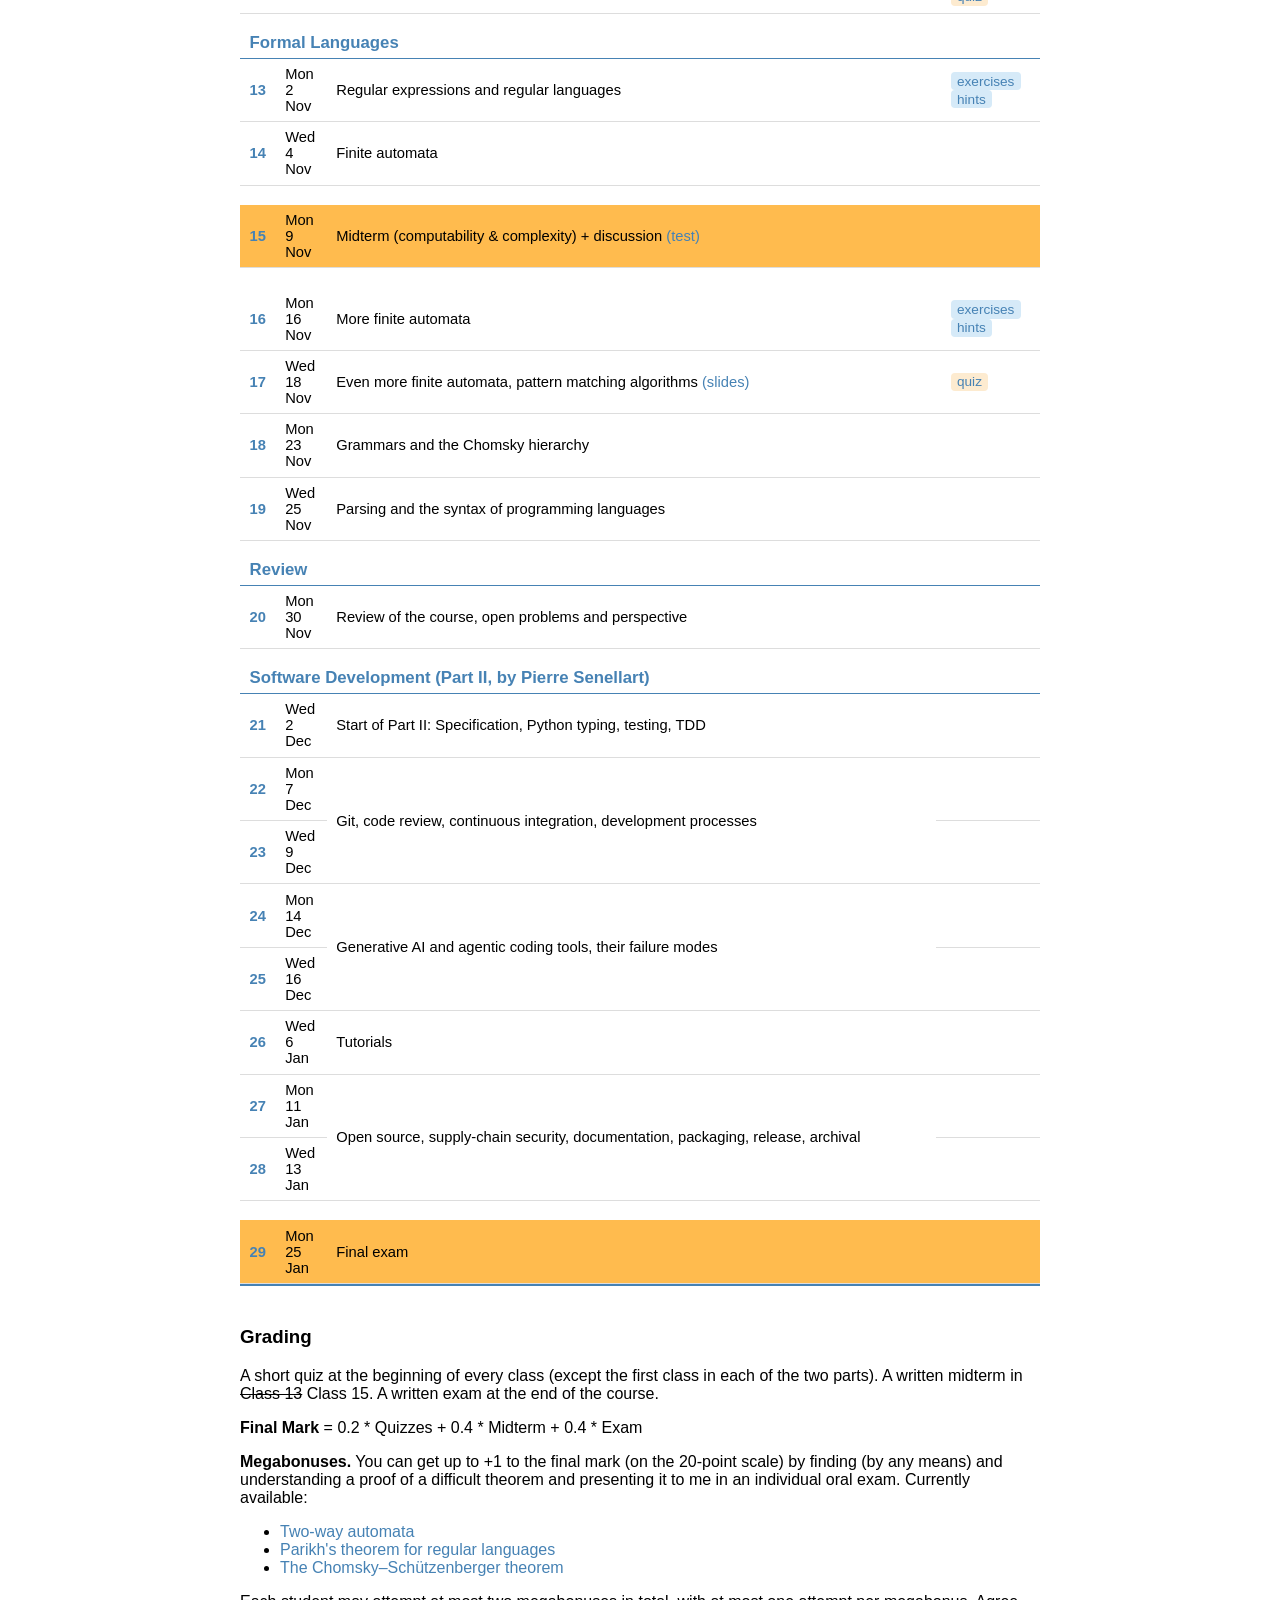
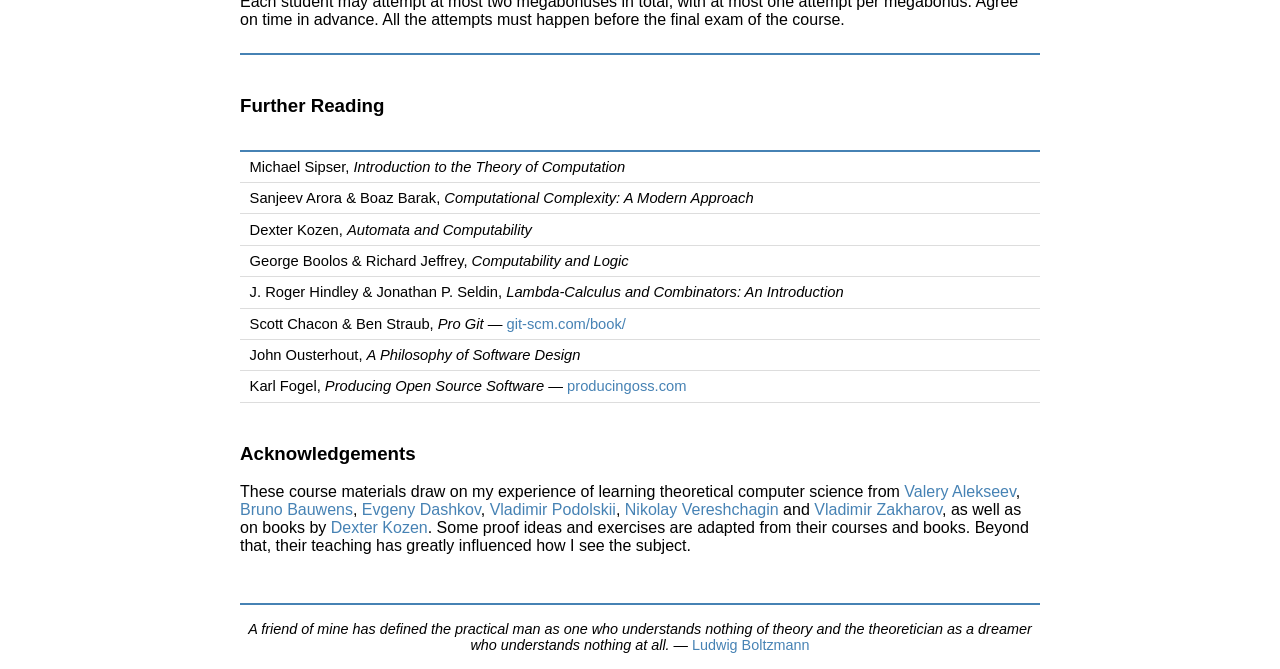
==== commit aed6d184: "pre S18" ====
--- a/index.html
+++ b/index.html
@@ -266,18 +266,20 @@
                     <td class="session-num">17</td>
                     <td>Wed 18 Nov</td>
                     <td>Even more finite automata, pattern matching algorithms <a href="materials/slides/lec-17.pdf" target="_blank">(slides)</a></td>
-                    <td class="materials"></td>
+                    <td class="materials">
+                        <a href="materials/quizzes/quiz-16-sol.pdf" class="tag tag-quiz" target="_blank">quiz</a>
+                    </td>
                 </tr>
                 <tr>
                     <td class="session-num">18</td>
                     <td>Mon 23 Nov</td>
-                    <td>Context-free grammars</td>
+                    <td>Grammars and the Chomsky hierarchy</td>
                     <td class="materials"></td>
                 </tr>
                 <tr>
                     <td class="session-num">19</td>
                     <td>Wed 25 Nov</td>
-                    <td>Syntax of programming languages</td>
+                    <td>Parsing and the syntax of programming languages</td>
                     <td class="materials"></td>
                 </tr>
 
@@ -371,9 +373,10 @@
         <ul>
             <li><a href="materials/megabonuses/megabonus-two-way.pdf" target="_blank">Two-way automata</a></li>
             <li><a href="materials/megabonuses/megabonus-parikh.pdf" target="_blank">Parikh's theorem for regular languages</a></li>
+            <li><a href="materials/megabonuses/megabonus-chomsky-schutzenberger.pdf" target="_blank">The Chomsky&ndash;Sch&uuml;tzenberger theorem</a></li>
         </ul>
 
-        <p style="margin-bottom: 1.5em;">One student may have at most one attempt per megabonus. Agree on time in advance. All the attempts must happen before the final exam of the course (the date to be fixed shortly).</p>
+        <p style="margin-bottom: 1.5em;">Each student may attempt at most two megabonuses in total, with at most one attempt per megabonus. Agree on time in advance. All the attempts must happen before the final exam of the course.</p>
 
         <hr class="normal">
 
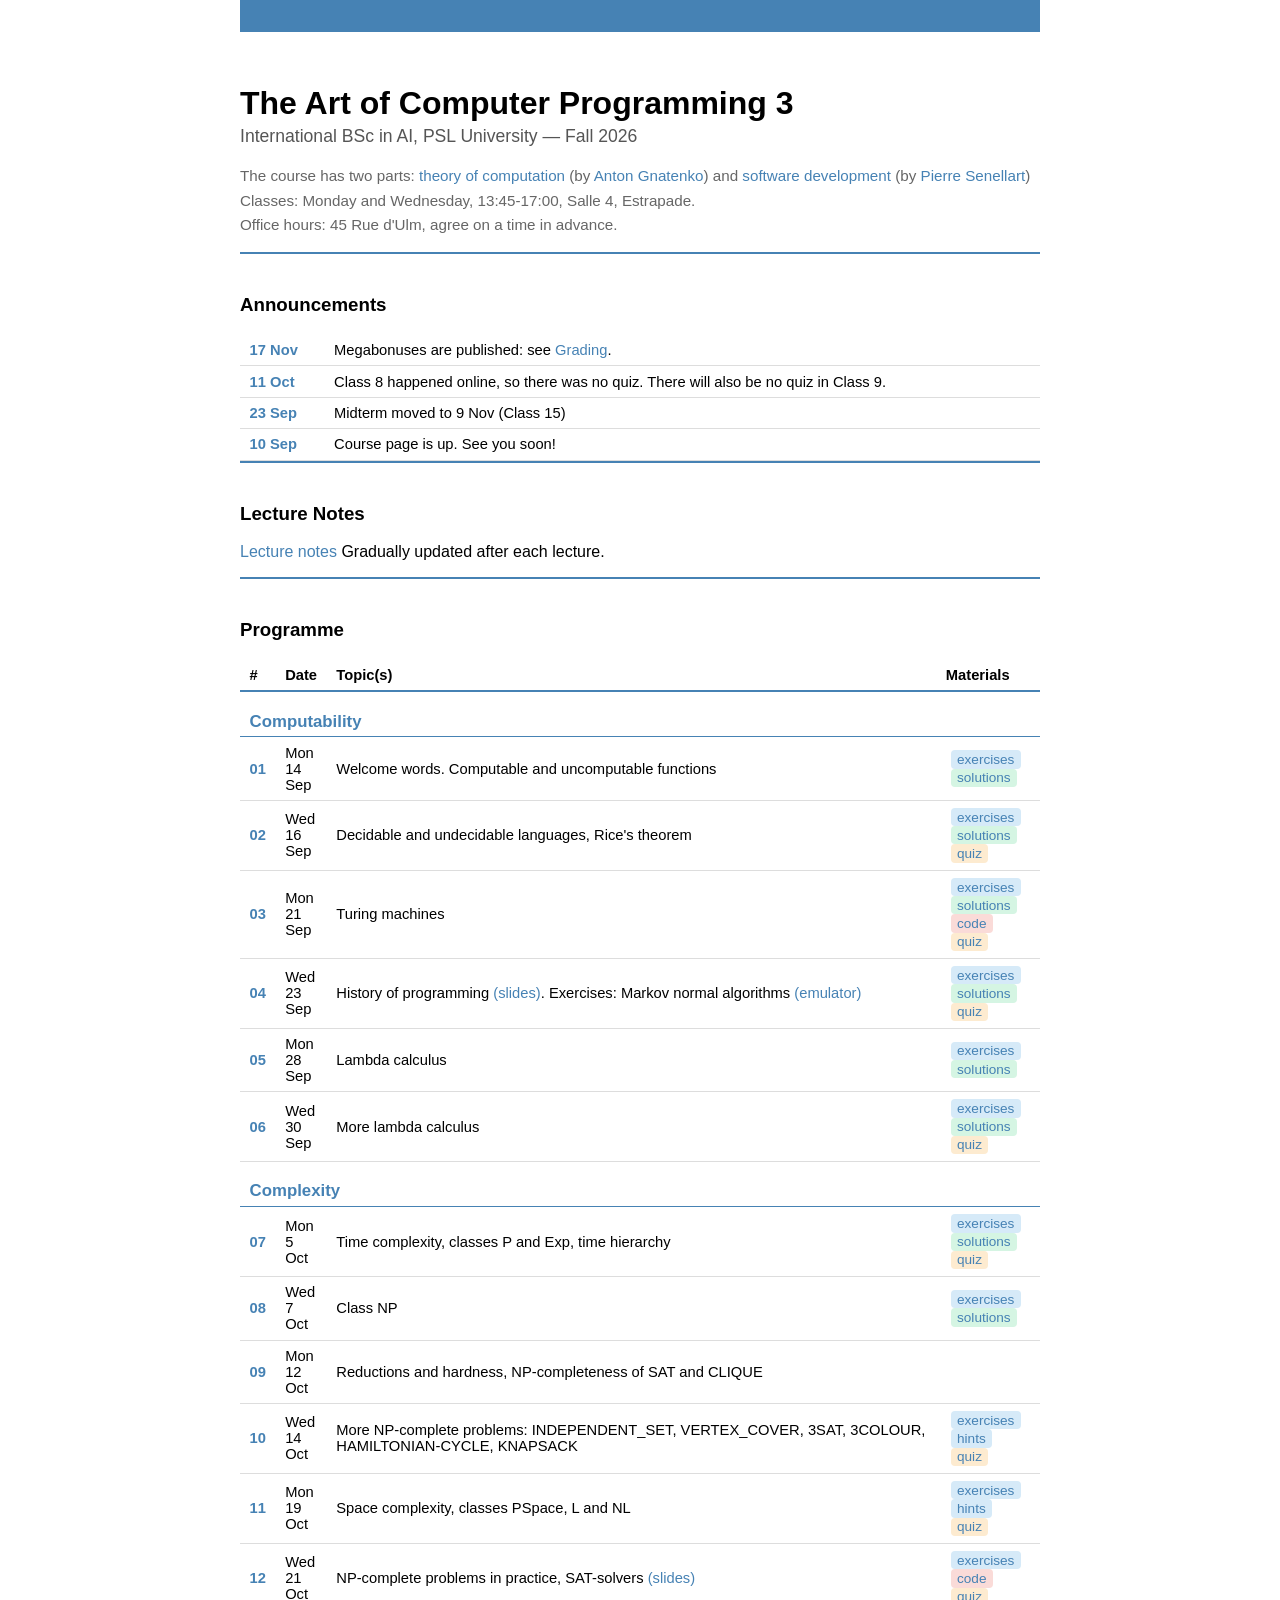
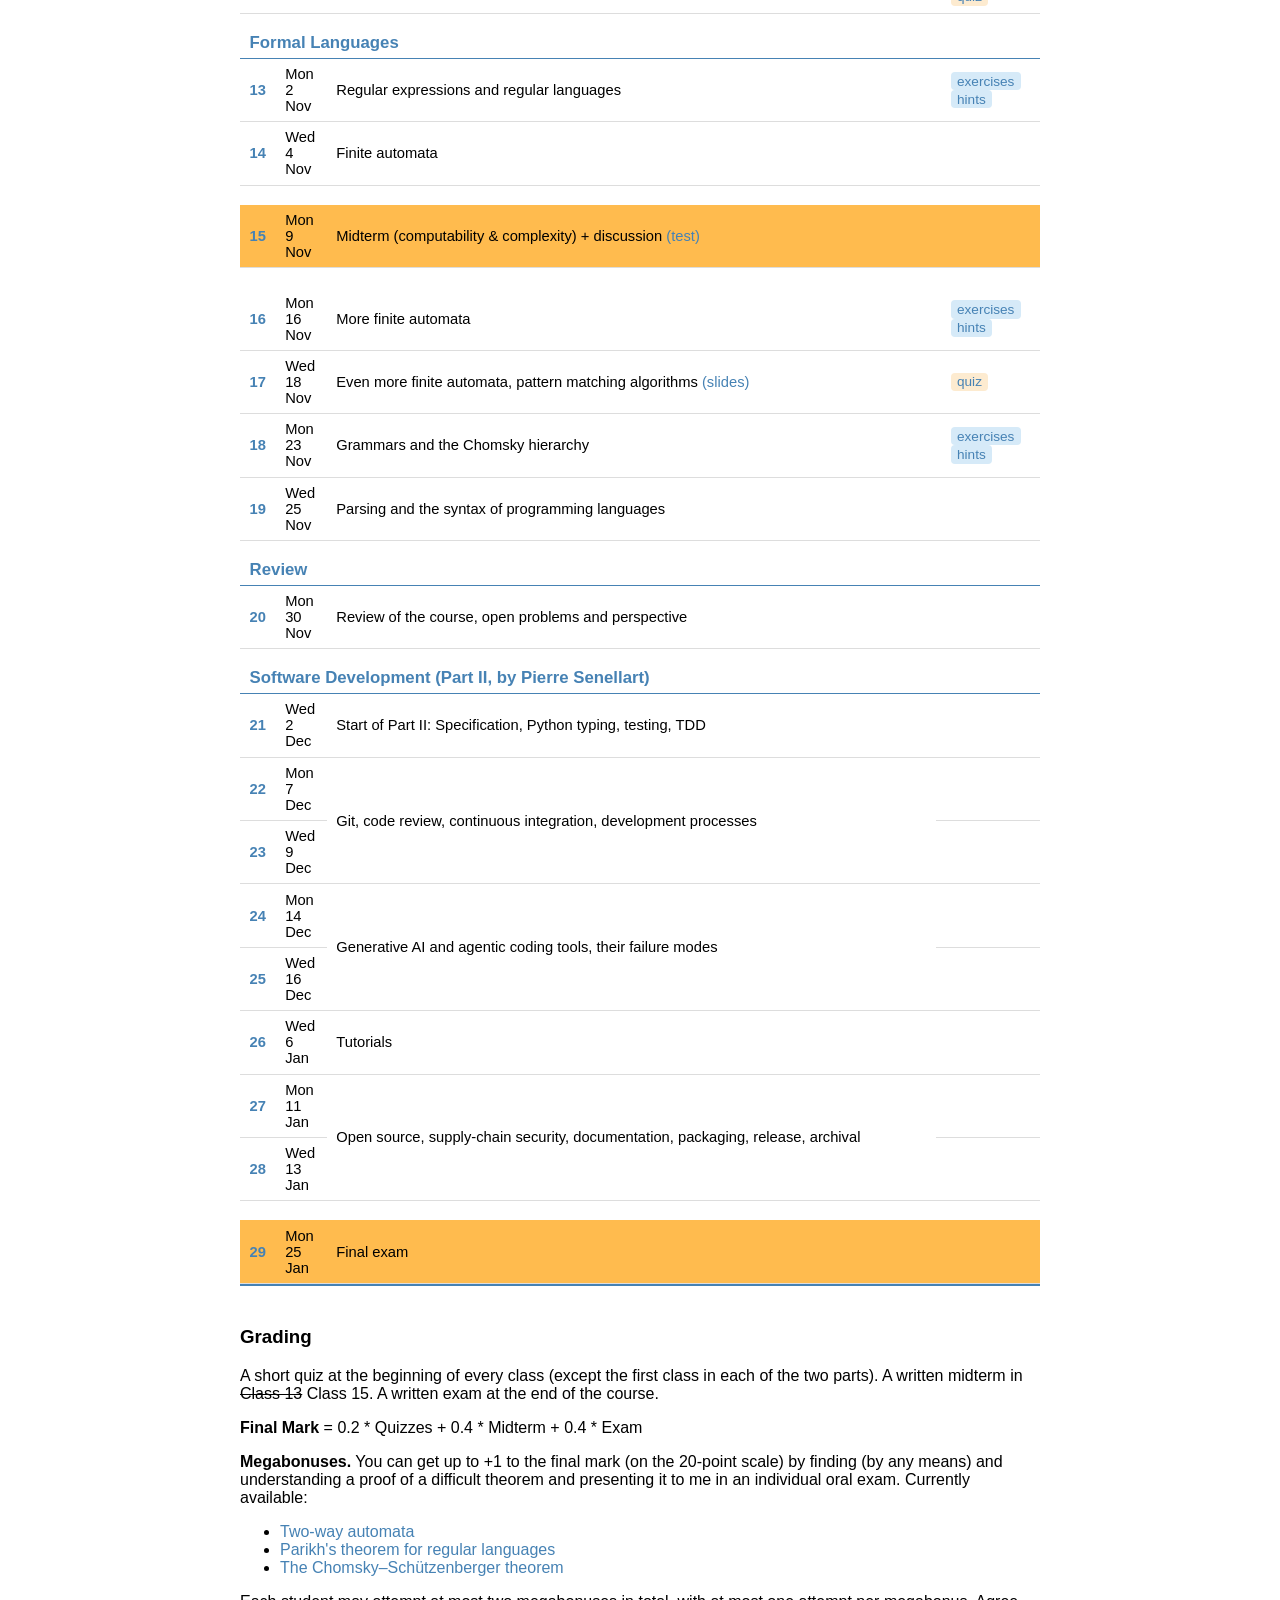
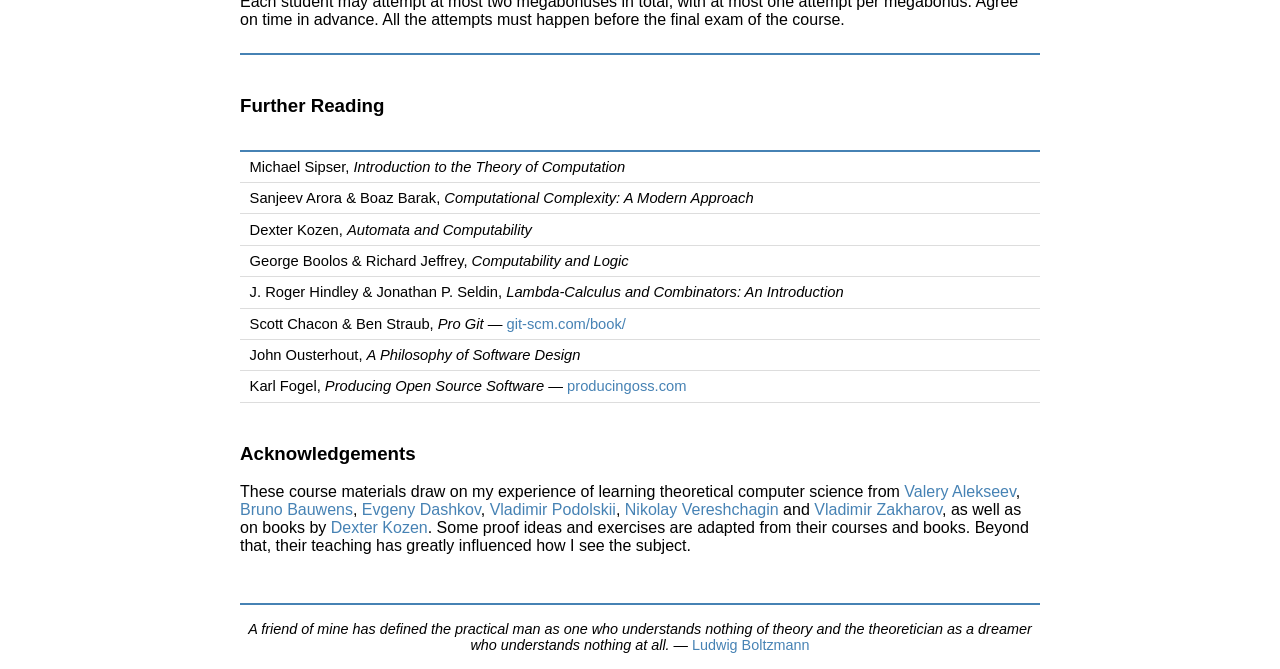
==== commit 795767af: "pre S18" ====
--- a/index.html
+++ b/index.html
@@ -274,7 +274,10 @@
                     <td class="session-num">18</td>
                     <td>Mon 23 Nov</td>
                     <td>Grammars and the Chomsky hierarchy</td>
-                    <td class="materials"></td>
+                    <td class="materials">
+                        <a href="materials/tutorials/tut-18.pdf" class="tag tag-exercises" target="_blank">exercises</a>
+                        <a href="materials/tutorials/tut-18-hint.pdf" class="tag tag-exercises" target="_blank">hints</a>
+                    </td>
                 </tr>
                 <tr>
                     <td class="session-num">19</td>
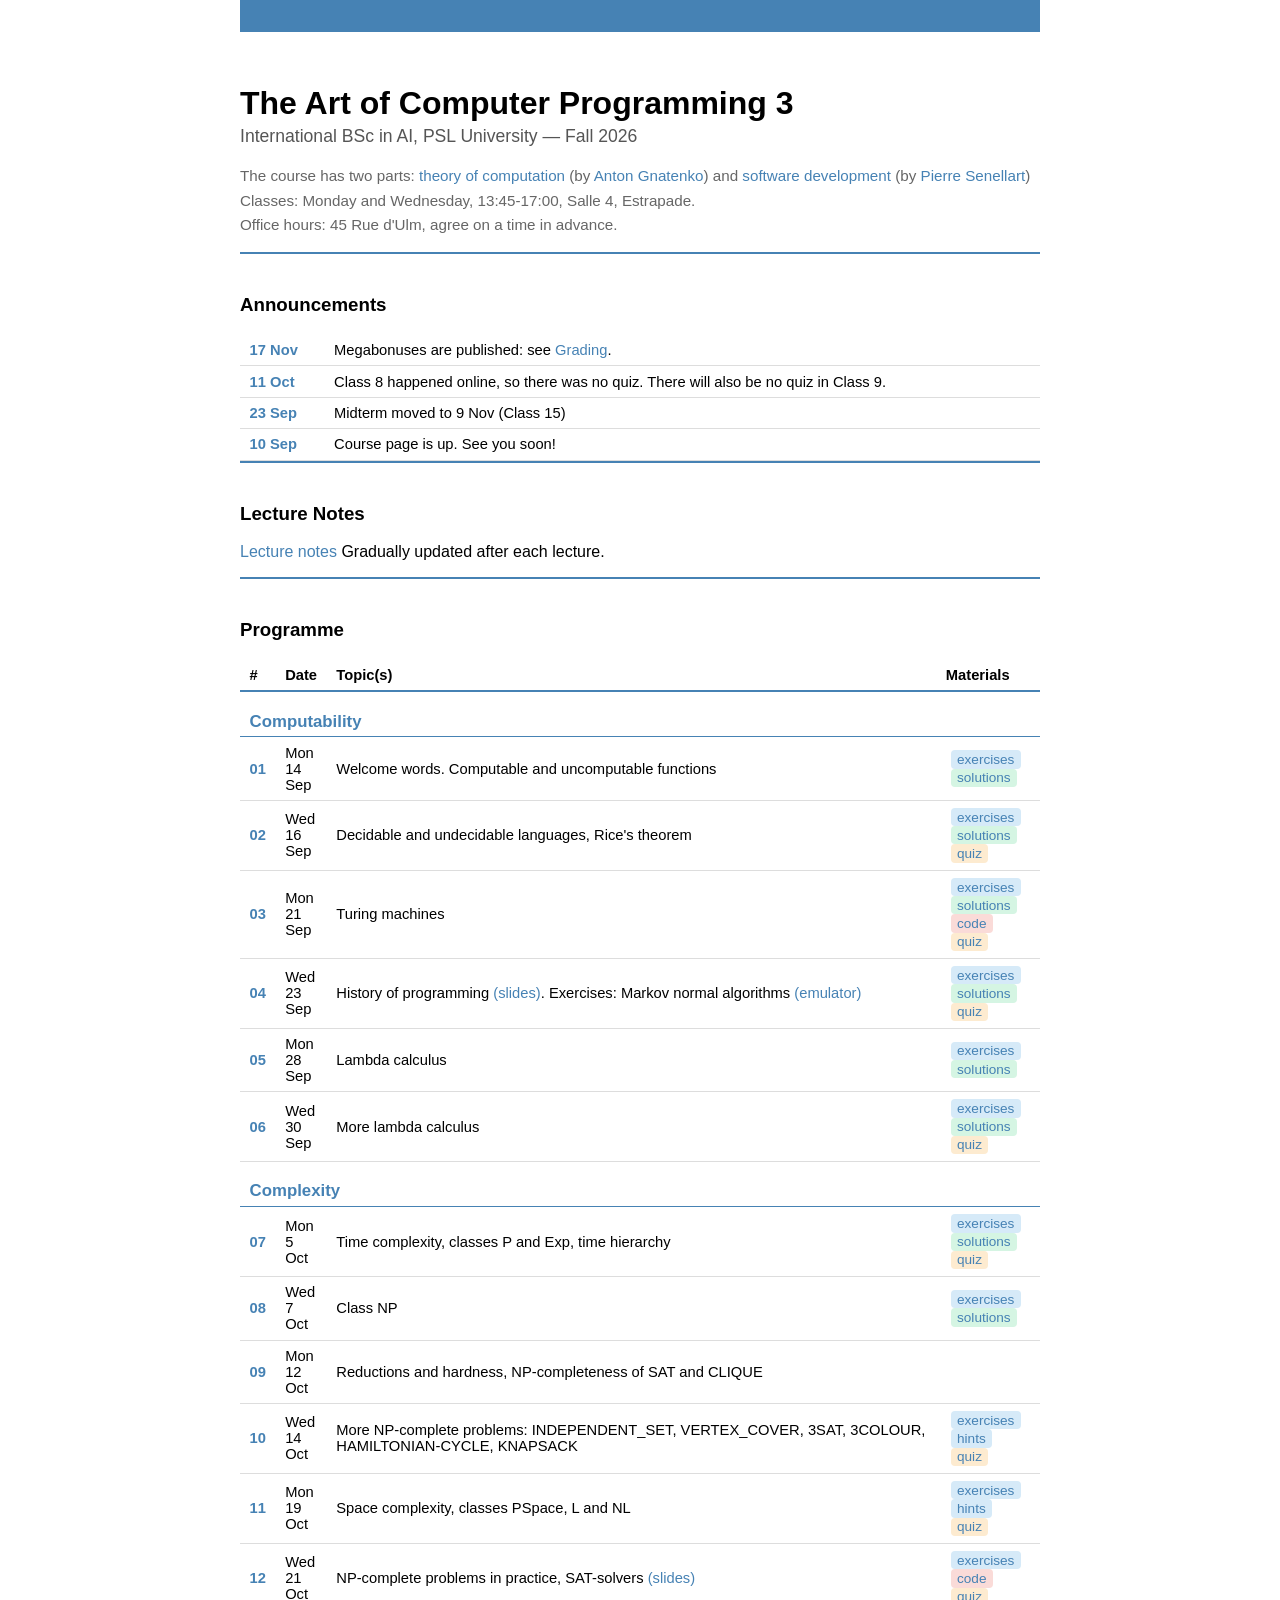
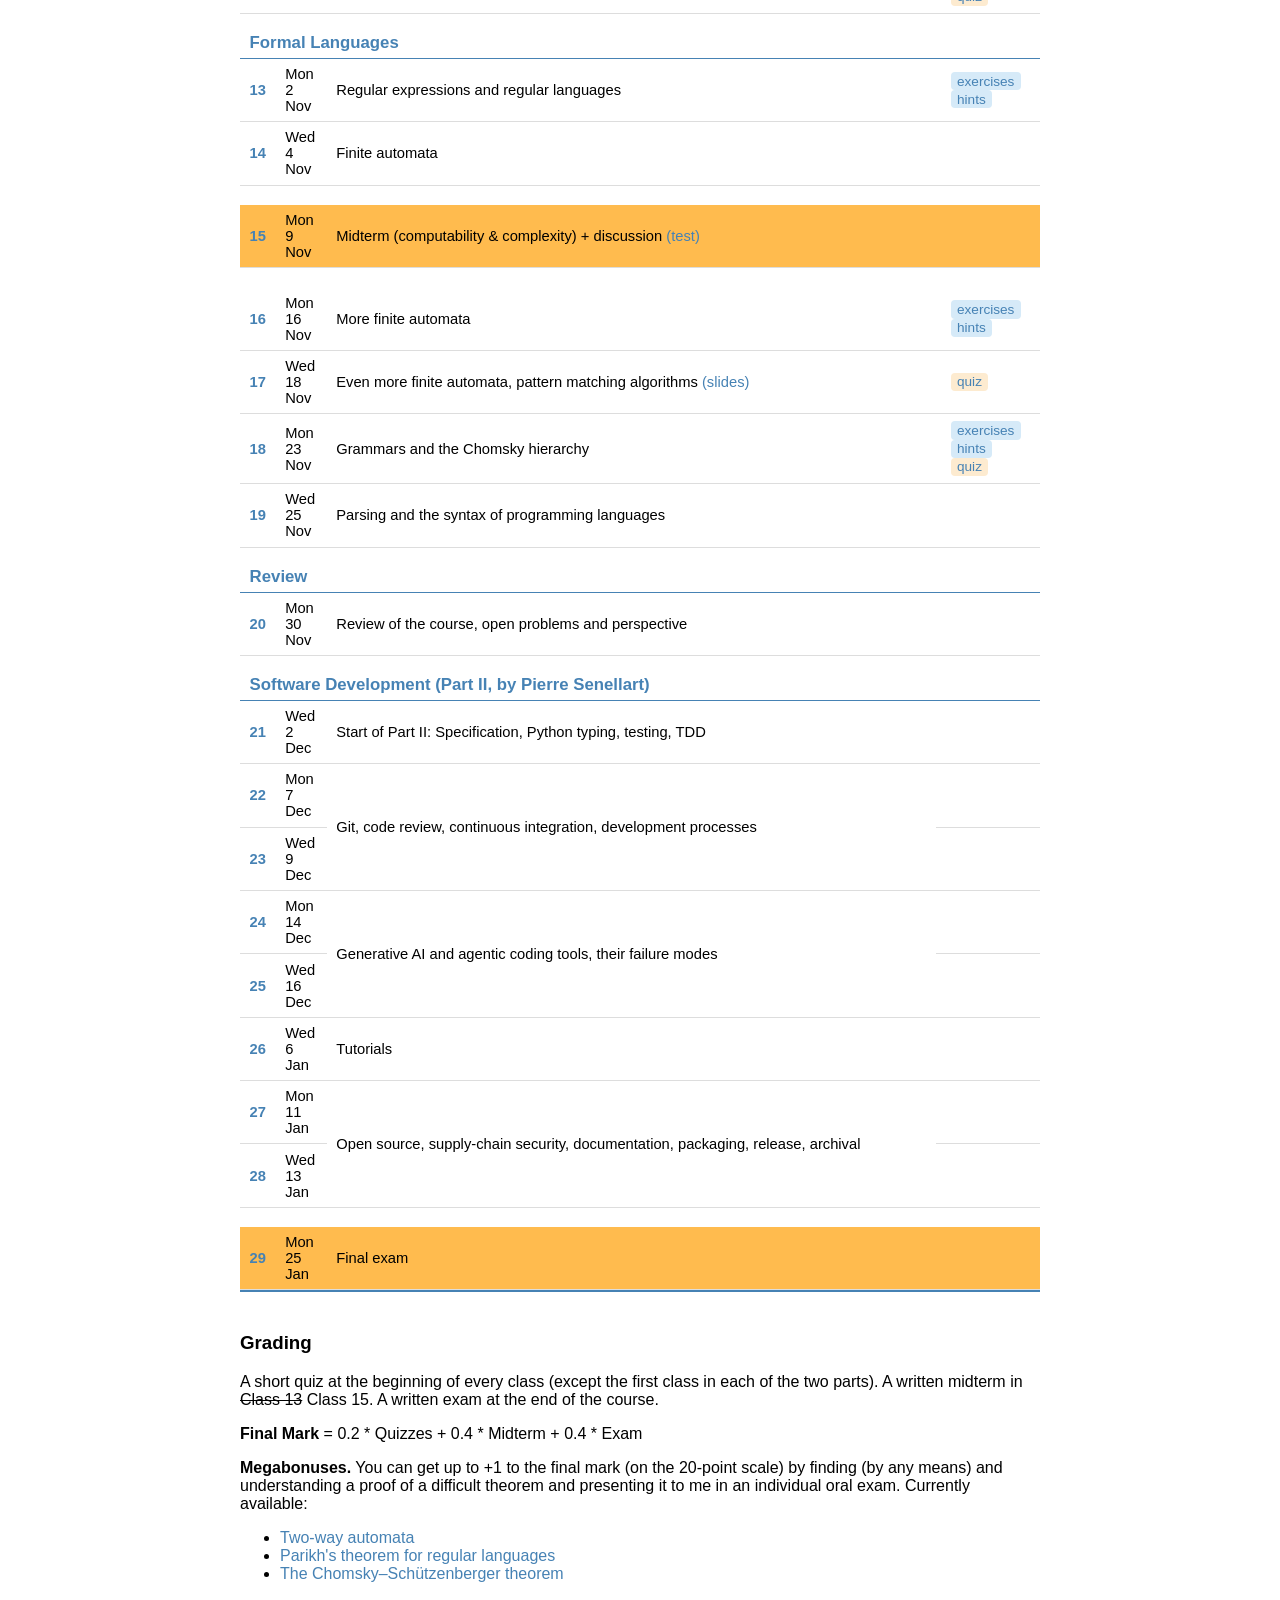
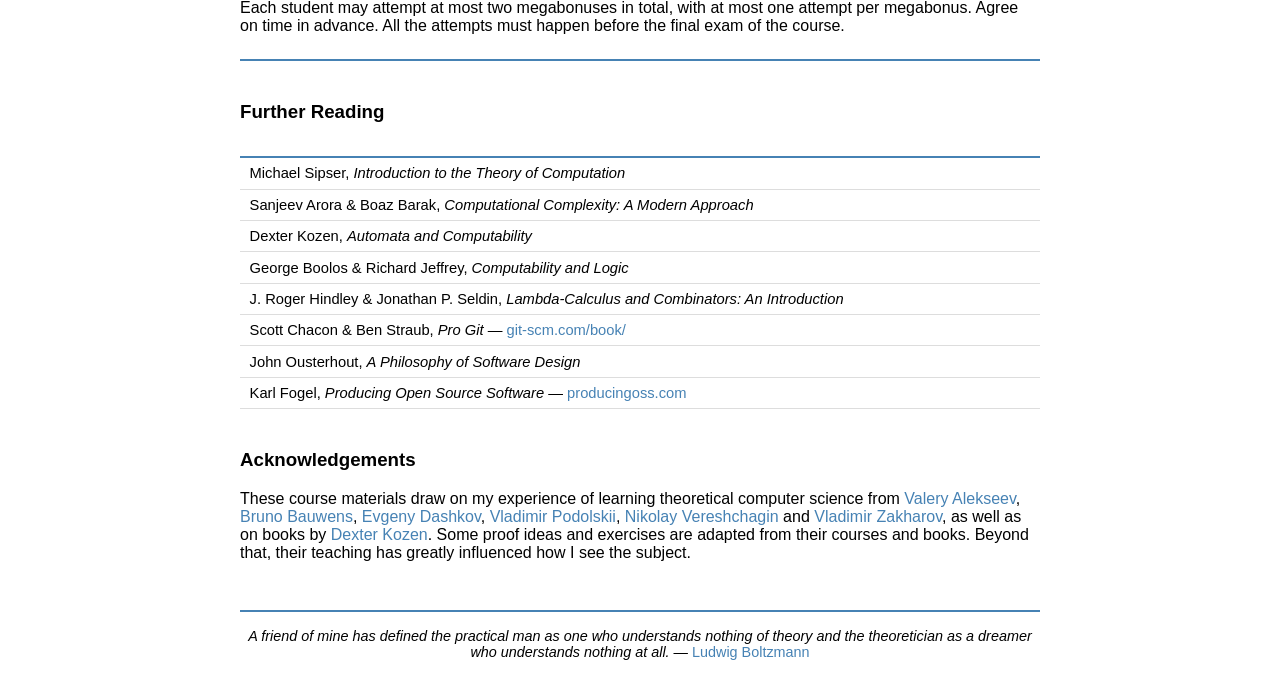
==== commit 8ea042d1: "Quiz 17 sol" ====
--- a/index.html
+++ b/index.html
@@ -277,6 +277,7 @@
                     <td class="materials">
                         <a href="materials/tutorials/tut-18.pdf" class="tag tag-exercises" target="_blank">exercises</a>
                         <a href="materials/tutorials/tut-18-hint.pdf" class="tag tag-exercises" target="_blank">hints</a>
+                        <a href="materials/quizzes/quiz-17-sol.pdf" class="tag tag-quiz" target="_blank">quiz</a>
                     </td>
                 </tr>
                 <tr>
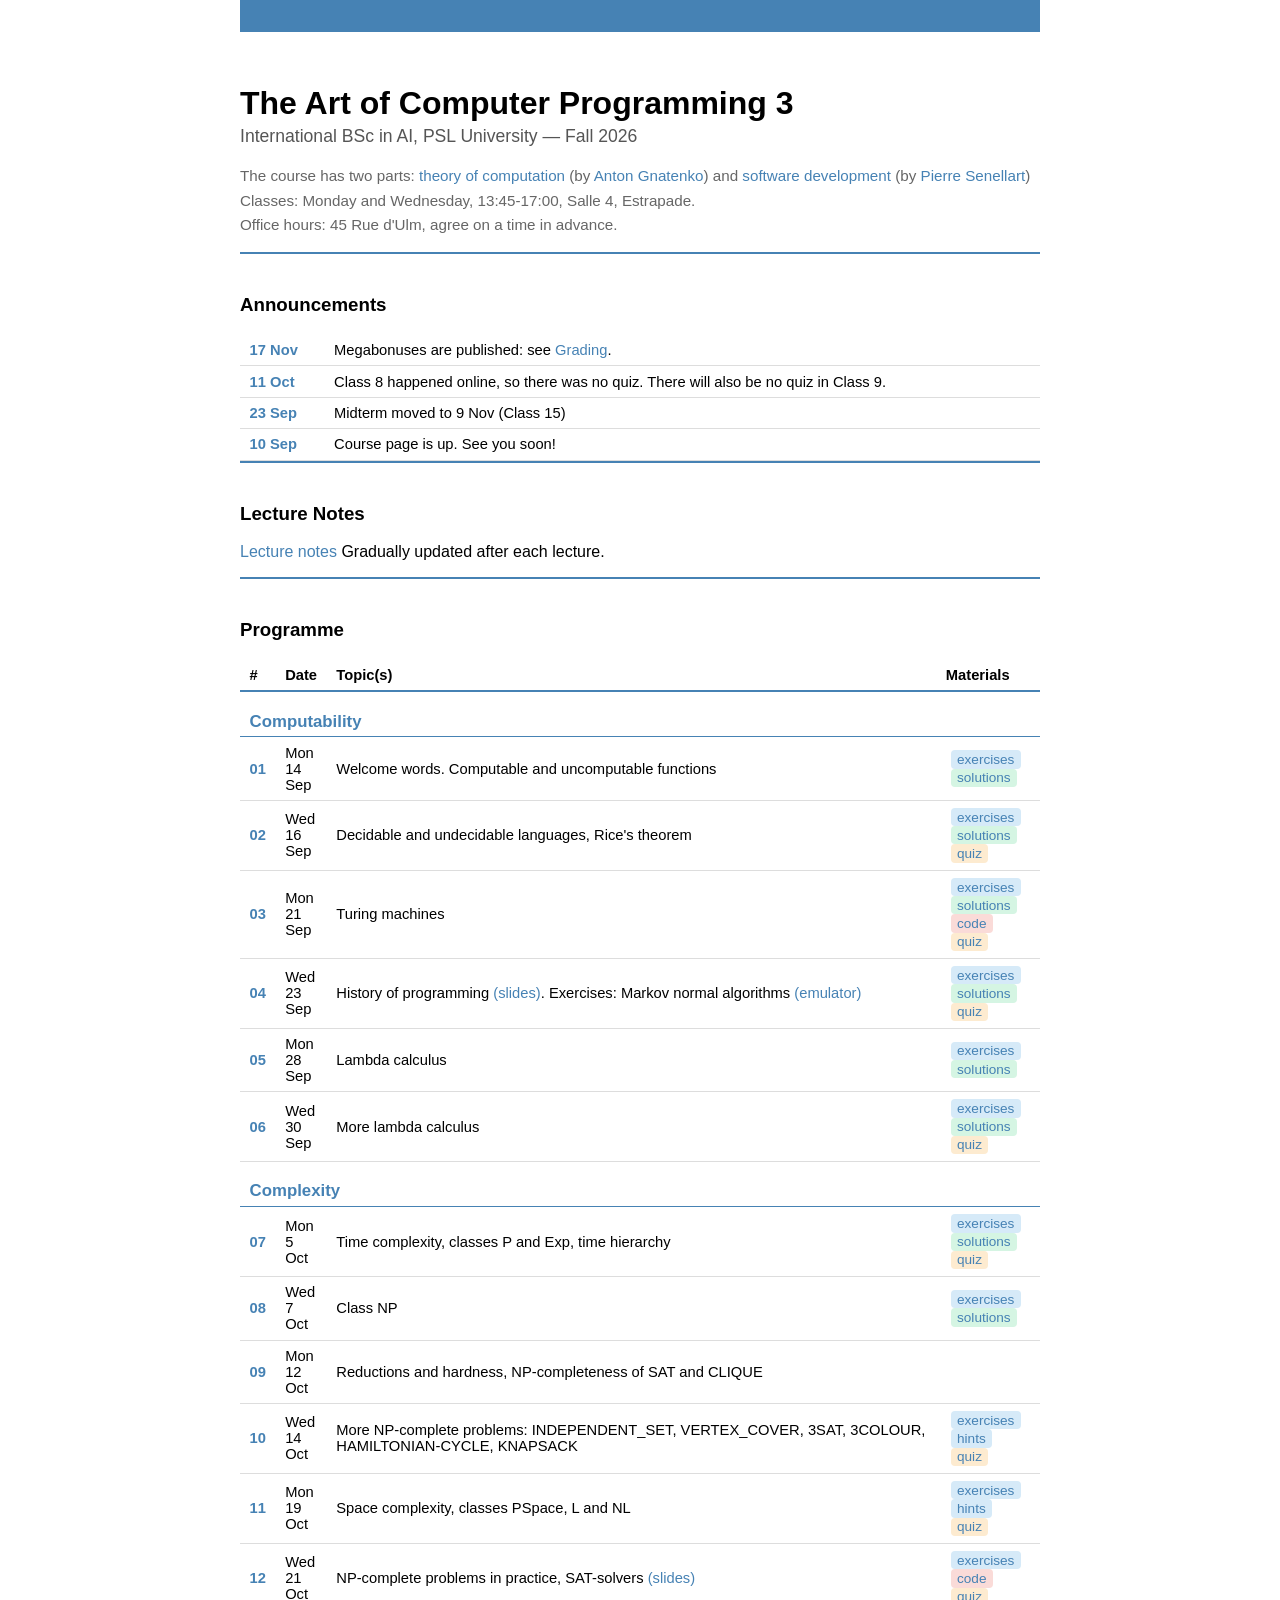
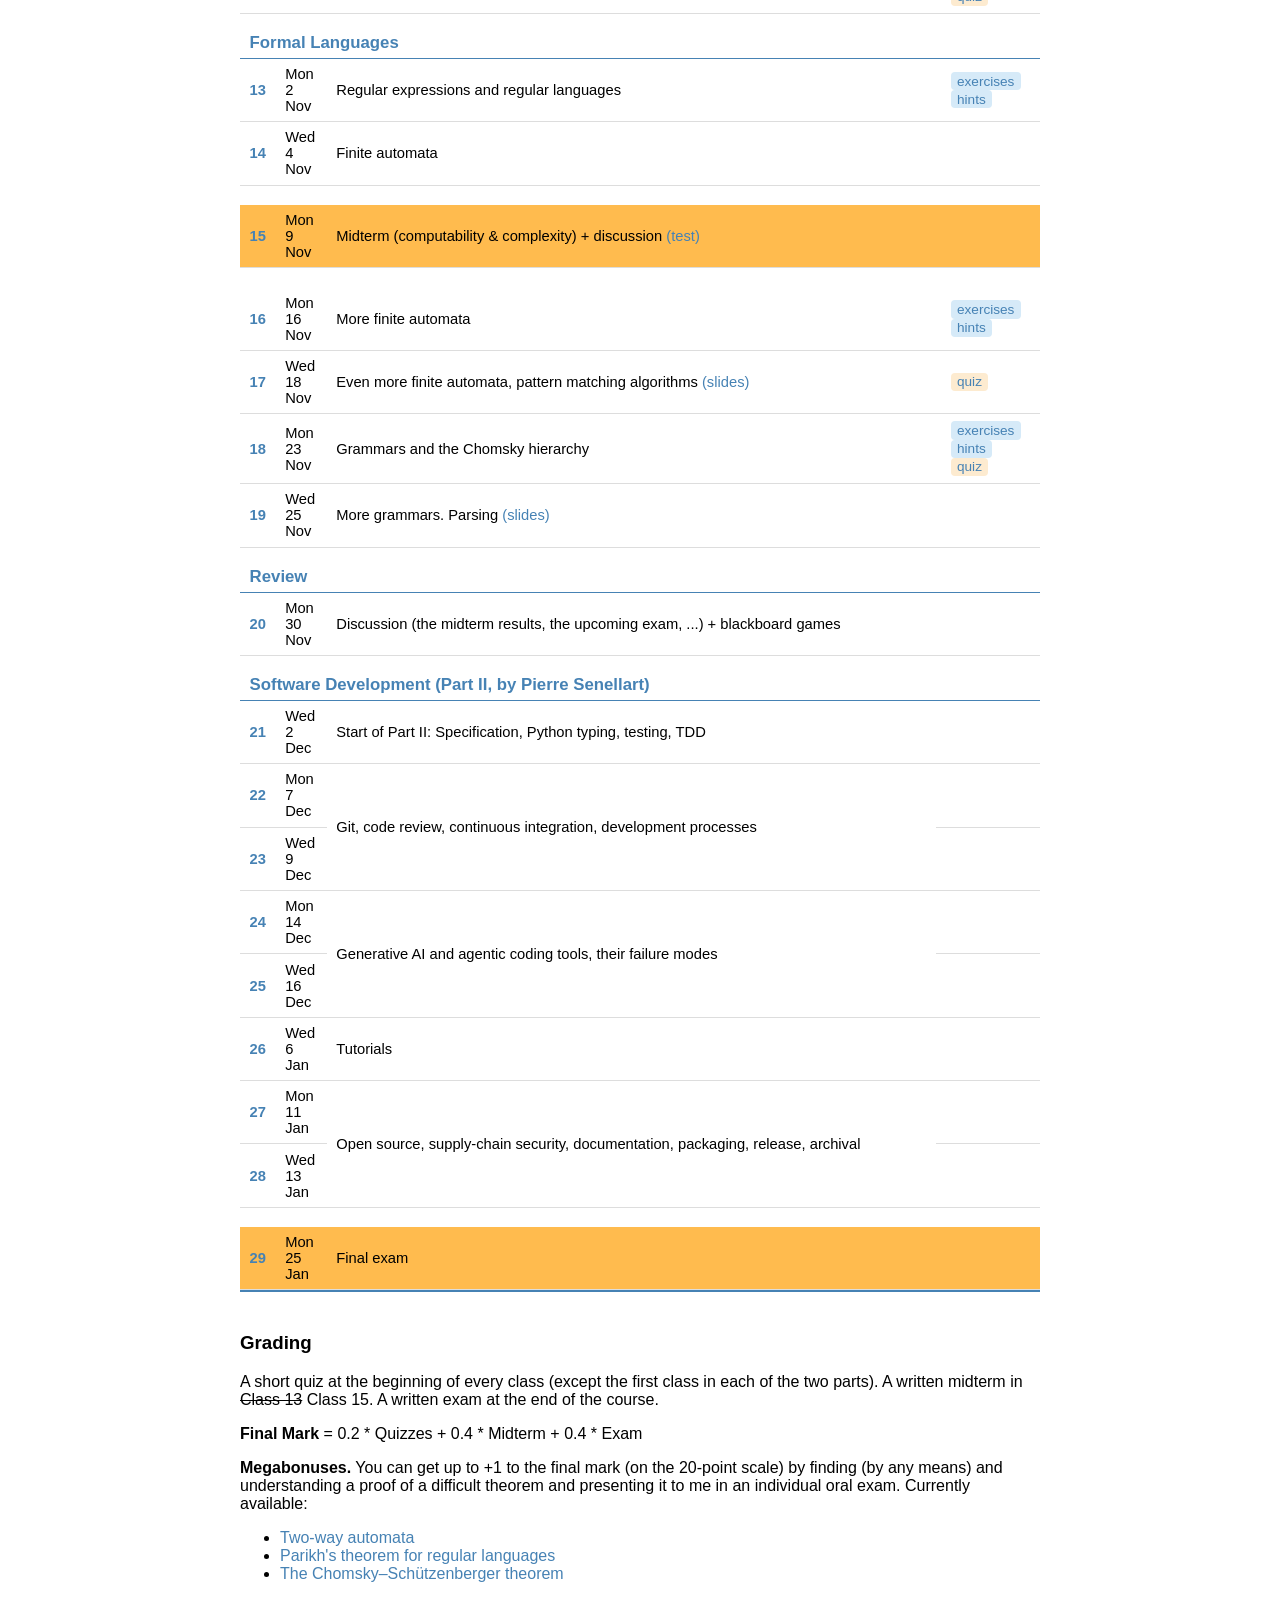
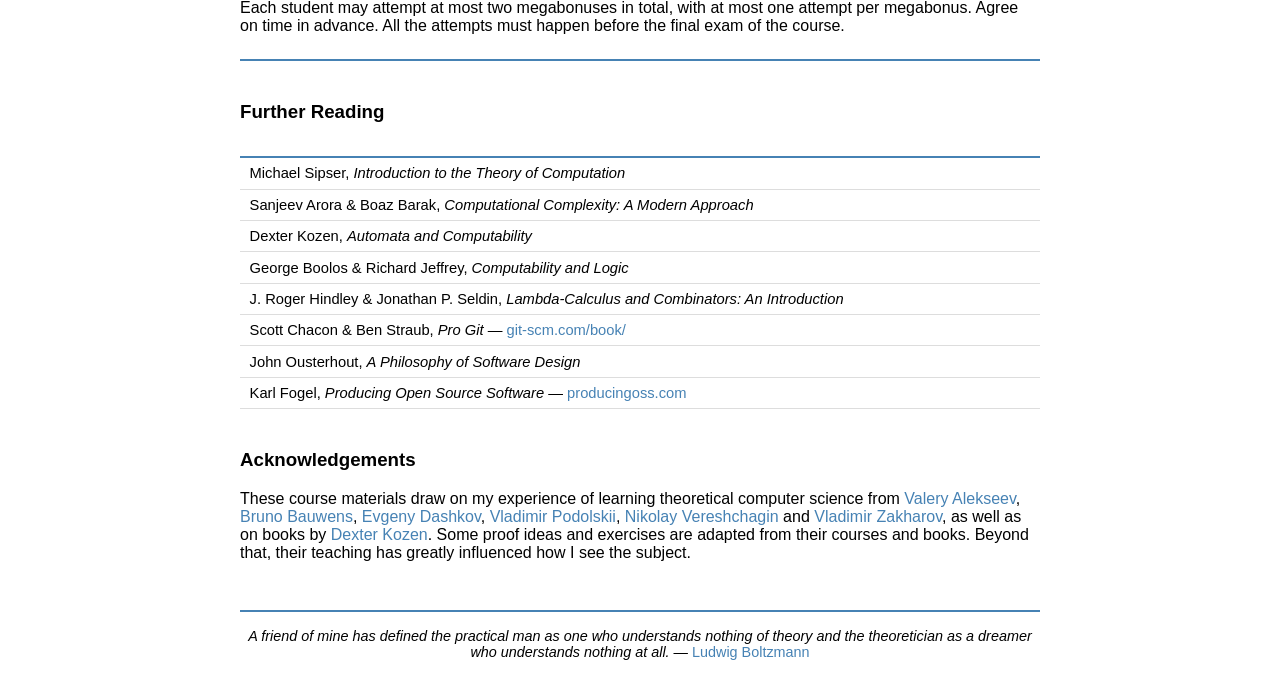
==== commit 207fb39f: "pre S19" ====
--- a/index.html
+++ b/index.html
@@ -283,7 +283,7 @@
                 <tr>
                     <td class="session-num">19</td>
                     <td>Wed 25 Nov</td>
-                    <td>Parsing and the syntax of programming languages</td>
+                    <td>More grammars. Parsing <a href="materials/slides/lec-19.pdf" target="_blank">(slides)</a></td>
                     <td class="materials"></td>
                 </tr>
 
@@ -294,7 +294,7 @@
                 <tr class="block-sep">
                     <td class="session-num">20</td>
                     <td>Mon 30 Nov</td>
-                    <td>Review of the course, open problems and perspective</td>
+                    <td>Discussion (the midterm results, the upcoming exam, ...) + blackboard games</td>
                     <td class="materials"></td>
                 </tr>
 
